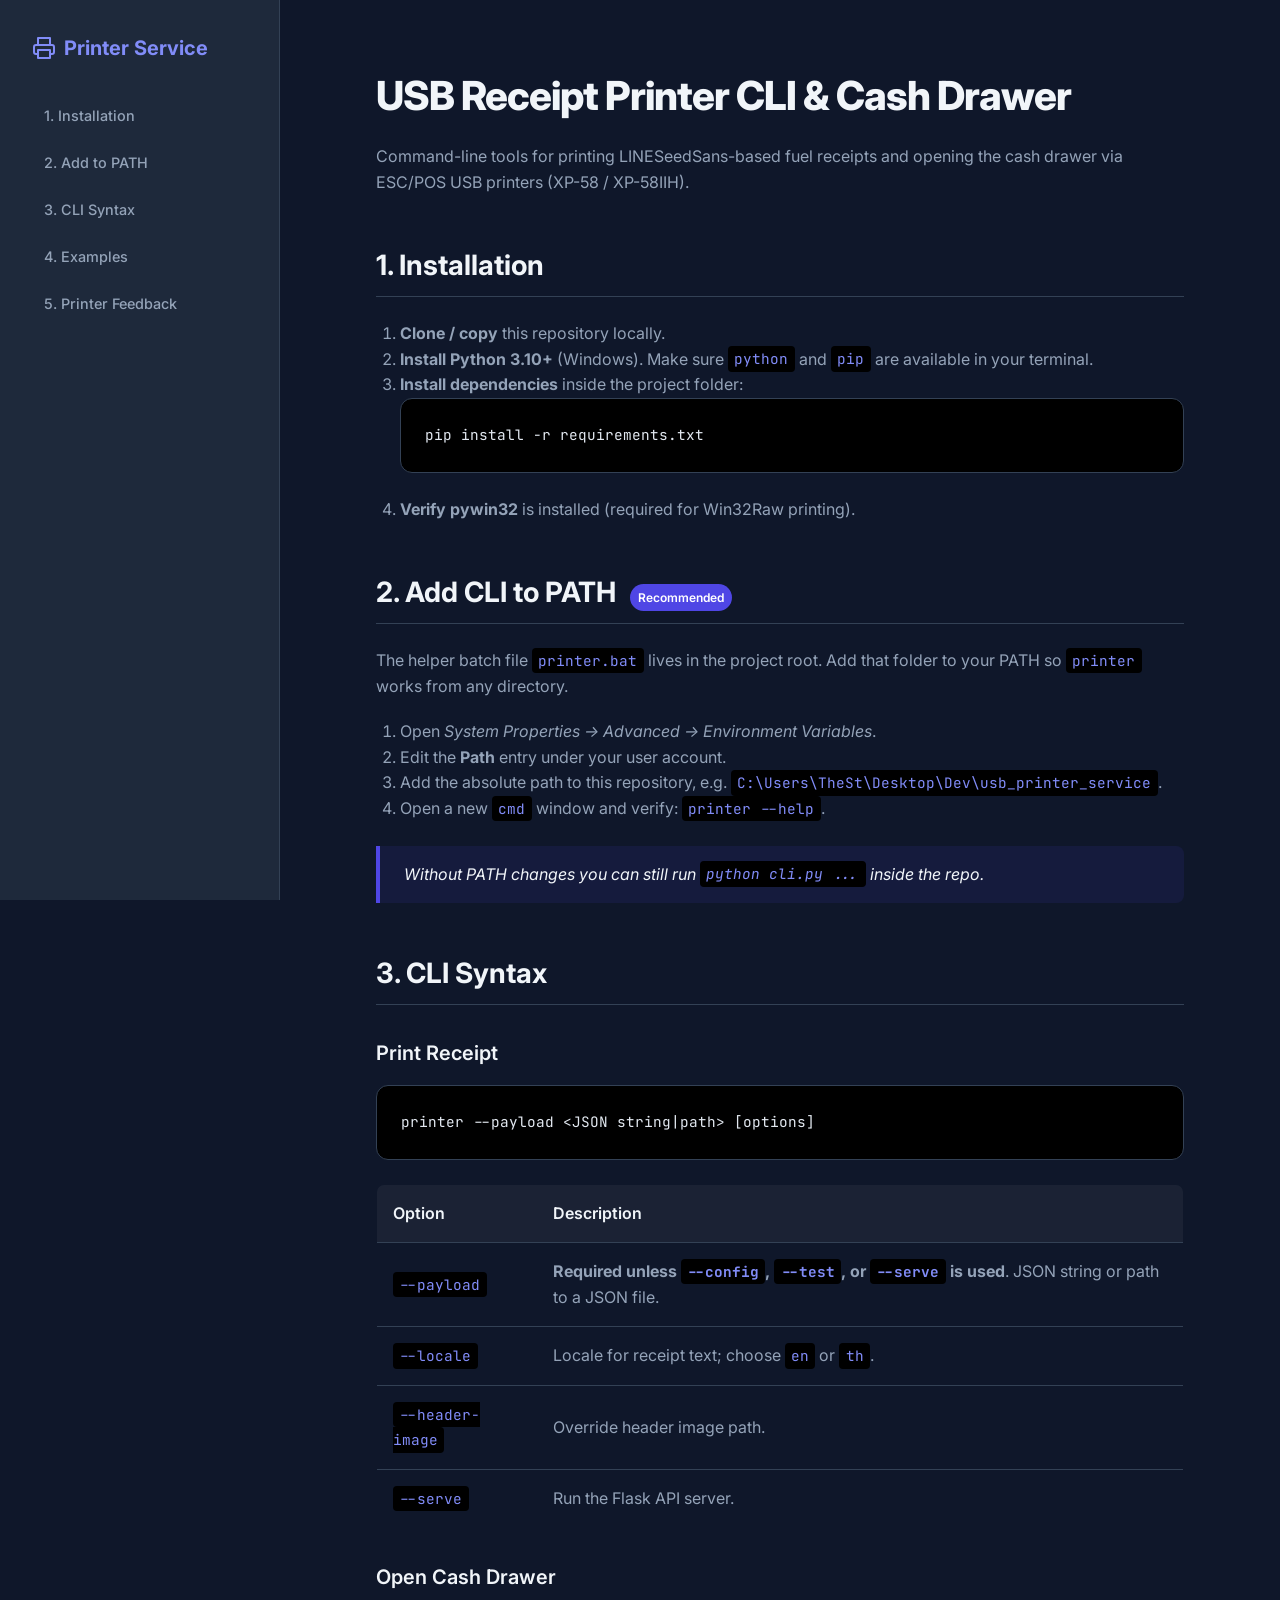
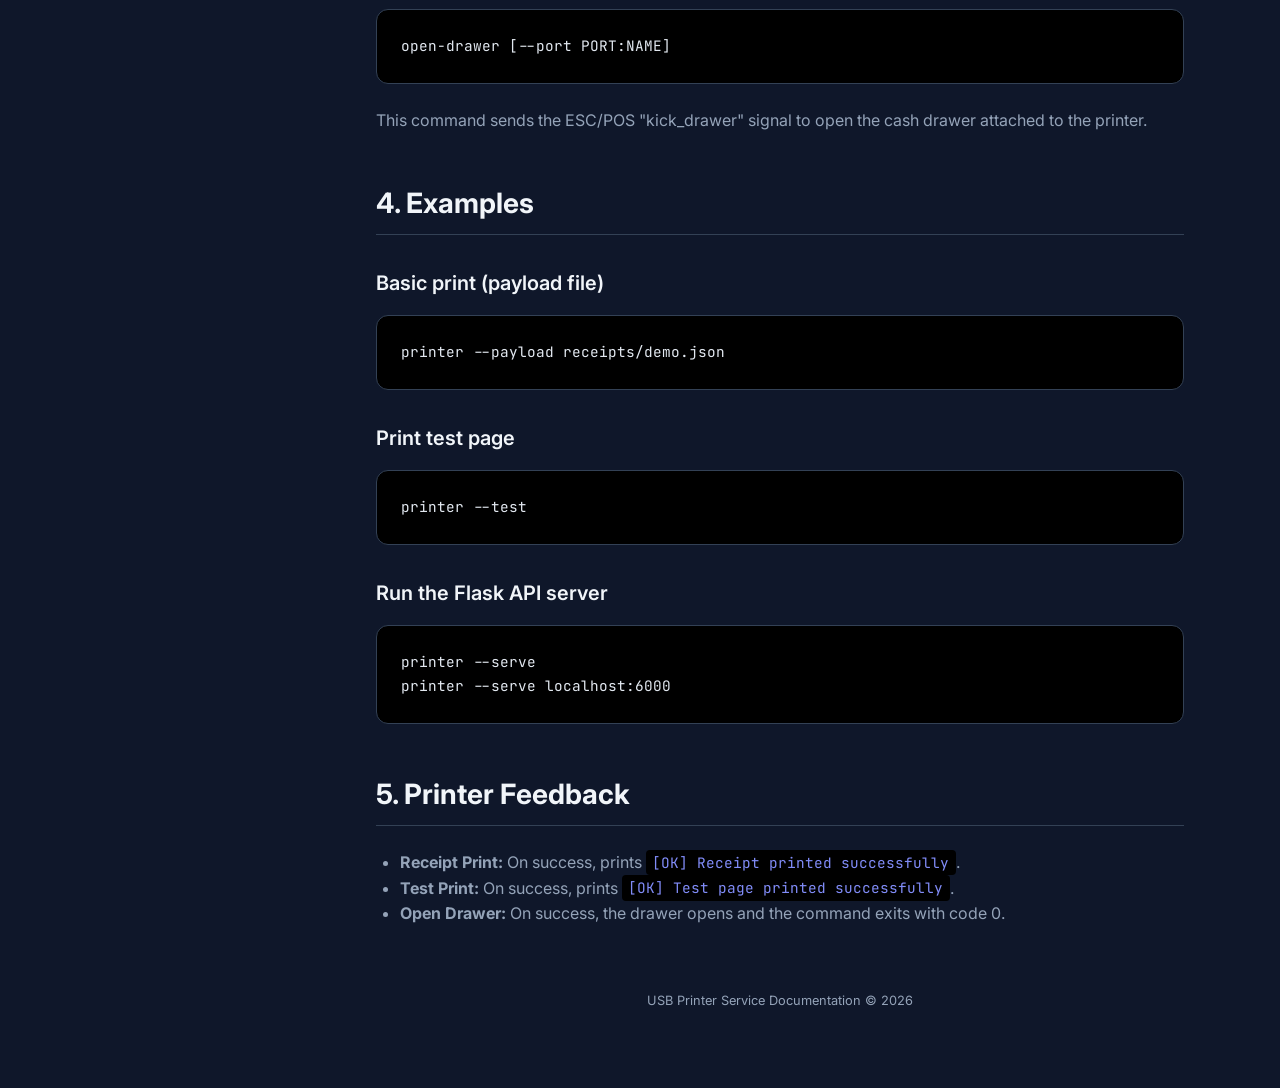
==== assets/docs.html @ e148bc9b "Add paper width 80mm support, add documentation" ====
<!DOCTYPE html>
<html lang="en">
<head>
    <meta charset="UTF-8">
    <meta name="viewport" content="width=device-width, initial-scale=1.0">
    <title>USB Printer Service - Developer Documentation</title>
    <link rel="preconnect" href="https://fonts.googleapis.com">
    <link rel="preconnect" href="https://fonts.gstatic.com" crossorigin>
    <link href="https://fonts.googleapis.com/css2?family=Inter:wght@400;500;600;700&family=JetBrains+Mono:wght@400;500&display=swap" rel="stylesheet">
    <style>
        :root {
            --primary: #4f46e5;
            --primary-hover: #4338ca;
            --bg: #0f172a;
            --card-bg: #1e293b;
            --text: #f1f5f9;
            --text-muted: #94a3b8;
            --border: #334155;
            --accent: #818cf8;
            --code-bg: #000000;
        }

        * {
            margin: 0;
            padding: 0;
            box-sizing: border-box;
        }

        body {
            font-family: 'Inter', -apple-system, BlinkMacSystemFont, sans-serif;
            background-color: var(--bg);
            color: var(--text);
            line-height: 1.6;
            overflow-x: hidden;
        }

        .container {
            display: flex;
            min-height: 100vh;
        }

        /* Sidebar */
        aside {
            width: 280px;
            background-color: var(--card-bg);
            border-right: 1px solid var(--border);
            padding: 2rem;
            position: sticky;
            top: 0;
            height: 100vh;
            overflow-y: auto;
        }

        .logo {
            font-size: 1.25rem;
            font-weight: 700;
            color: var(--accent);
            margin-bottom: 2rem;
            display: flex;
            align-items: center;
            gap: 0.5rem;
        }

        .nav-list {
            list-style: none;
        }

        .nav-item {
            margin-bottom: 0.5rem;
        }

        .nav-link {
            text-decoration: none;
            color: var(--text-muted);
            font-size: 0.9rem;
            font-weight: 500;
            transition: all 0.2s;
            display: block;
            padding: 0.5rem 0.75rem;
            border-radius: 0.375rem;
        }

        .nav-link:hover {
            color: var(--text);
            background-color: rgba(255, 255, 255, 0.05);
        }

        .nav-link.active {
            color: var(--text);
            background-color: var(--primary);
        }

        /* Main Content */
        main {
            flex: 1;
            padding: 4rem 6rem;
            max-width: 1000px;
        }

        h1 {
            font-size: 2.5rem;
            font-weight: 800;
            margin-bottom: 1rem;
            letter-spacing: -0.025em;
        }

        h2 {
            font-size: 1.75rem;
            font-weight: 700;
            margin-top: 3rem;
            margin-bottom: 1.5rem;
            border-bottom: 1px solid var(--border);
            padding-bottom: 0.5rem;
        }

        h3 {
            font-size: 1.25rem;
            font-weight: 600;
            margin-top: 2rem;
            margin-bottom: 1rem;
        }

        p {
            margin-bottom: 1.25rem;
            color: var(--text-muted);
        }

        code {
            font-family: 'JetBrains Mono', monospace;
            background-color: var(--code-bg);
            padding: 0.2rem 0.4rem;
            border-radius: 0.25rem;
            font-size: 0.9em;
            color: var(--accent);
        }

        pre {
            background-color: var(--code-bg);
            padding: 1.5rem;
            border-radius: 0.75rem;
            overflow-x: auto;
            margin-bottom: 1.5rem;
            border: 1px solid var(--border);
        }

        pre code {
            background-color: transparent;
            padding: 0;
            color: #e2e8f0;
        }

        table {
            width: 100%;
            border-collapse: collapse;
            margin-bottom: 1.5rem;
            border: 1px solid var(--border);
            border-radius: 0.5rem;
            overflow: hidden;
        }

        th, td {
            padding: 1rem;
            text-align: left;
            border-bottom: 1px solid var(--border);
        }

        th {
            background-color: rgba(255, 255, 255, 0.05);
            font-weight: 600;
            color: var(--text);
        }

        td {
            color: var(--text-muted);
        }

        blockquote {
            border-left: 4px solid var(--primary);
            padding: 1rem 1.5rem;
            background-color: rgba(79, 70, 229, 0.1);
            margin-bottom: 1.5rem;
            border-radius: 0 0.5rem 0.5rem 0;
        }

        blockquote p {
            margin-bottom: 0;
            color: var(--text);
            font-style: italic;
        }

        .badge {
            display: inline-block;
            padding: 0.25rem 0.5rem;
            border-radius: 9999px;
            font-size: 0.75rem;
            font-weight: 600;
            background-color: var(--primary);
            color: white;
            margin-left: 0.5rem;
        }

        /* Animations */
        @keyframes fadeIn {
            from { opacity: 0; transform: translateY(10px); }
            to { opacity: 1; transform: translateY(0); }
        }

        main > * {
            animation: fadeIn 0.5s ease-out forwards;
        }

        @media (max-width: 1024px) {
            main {
                padding: 4rem 2rem;
            }
            aside {
                display: none;
            }
        }
    </style>
</head>
<body>
    <div class="container">
        <aside>
            <div class="logo">
                <svg width="24" height="24" viewBox="0 0 24 24" fill="none" stroke="currentColor" stroke-width="2" stroke-linecap="round" stroke-linejoin="round"><path d="M6 9V2h12v7"></path><path d="M6 18H4a2 2 0 0 1-2-2v-5a2 2 0 0 1 2-2h16a2 2 0 0 1 2 2v5a2 2 0 0 1-2 2h-2"></path><rect x="6" y="14" width="12" height="8"></rect></svg>
                Printer Service
            </div>
            <ul class="nav-list">
                <li class="nav-item"><a href="#installation" class="nav-link">1. Installation</a></li>
                <li class="nav-item"><a href="#path" class="nav-link">2. Add to PATH</a></li>
                <li class="nav-item"><a href="#syntax" class="nav-link">3. CLI Syntax</a></li>
                <li class="nav-item"><a href="#examples" class="nav-link">4. Examples</a></li>
                <li class="nav-item"><a href="#feedback" class="nav-link">5. Printer Feedback</a></li>
            </ul>
        </aside>
        <main>
            <h1>USB Receipt Printer CLI & Cash Drawer</h1>
            <p>Command-line tools for printing LINESeedSans-based fuel receipts and opening the cash drawer via ESC/POS USB printers (XP-58 / XP-58IIH).</p>

            <h2 id="installation">1. Installation</h2>
            <ol style="margin-left: 1.5rem; margin-bottom: 1.5rem; color: var(--text-muted);">
                <li><strong>Clone / copy</strong> this repository locally.</li>
                <li><strong>Install Python 3.10+</strong> (Windows). Make sure <code>python</code> and <code>pip</code> are available in your terminal.</li>
                <li><strong>Install dependencies</strong> inside the project folder:
                    <pre><code>pip install -r requirements.txt</code></pre>
                </li>
                <li><strong>Verify pywin32</strong> is installed (required for Win32Raw printing).</li>
            </ol>

            <h2 id="path">2. Add CLI to PATH <span class="badge">Recommended</span></h2>
            <p>The helper batch file <code>printer.bat</code> lives in the project root. Add that folder to your PATH so <code>printer</code> works from any directory.</p>
            <ol style="margin-left: 1.5rem; margin-bottom: 1.5rem; color: var(--text-muted);">
                <li>Open <em>System Properties → Advanced → Environment Variables</em>.</li>
                <li>Edit the <strong>Path</strong> entry under your user account.</li>
                <li>Add the absolute path to this repository, e.g. <code>C:\Users\TheSt\Desktop\Dev\usb_printer_service</code>.</li>
                <li>Open a new <code>cmd</code> window and verify: <code>printer --help</code>.</li>
            </ol>
            <blockquote>
                <p>Without PATH changes you can still run <code>python cli.py ...</code> inside the repo.</p>
            </blockquote>

            <h2 id="syntax">3. CLI Syntax</h2>
            <h3>Print Receipt</h3>
            <pre><code>printer --payload &lt;JSON string|path&gt; [options]</code></pre>
            <table>
                <thead>
                    <tr>
                        <th>Option</th>
                        <th>Description</th>
                    </tr>
                </thead>
                <tbody>
                    <tr>
                        <td><code>--payload</code></td>
                        <td><strong>Required unless <code>--config</code>, <code>--test</code>, or <code>--serve</code> is used</strong>. JSON string or path to a JSON file.</td>
                    </tr>
                    <tr>
                        <td><code>--locale</code></td>
                        <td>Locale for receipt text; choose <code>en</code> or <code>th</code>.</td>
                    </tr>
                    <tr>
                        <td><code>--header-image</code></td>
                        <td>Override header image path.</td>
                    </tr>
                    <tr>
                        <td><code>--serve</code></td>
                        <td>Run the Flask API server.</td>
                    </tr>
                </tbody>
            </table>

            <h3>Open Cash Drawer</h3>
            <pre><code>open-drawer [--port PORT:NAME]</code></pre>
            <p>This command sends the ESC/POS "kick_drawer" signal to open the cash drawer attached to the printer.</p>

            <h2 id="examples">4. Examples</h2>
            <h3>Basic print (payload file)</h3>
            <pre><code>printer --payload receipts/demo.json</code></pre>

            <h3>Print test page</h3>
            <pre><code>printer --test</code></pre>

            <h3>Run the Flask API server</h3>
            <pre><code>printer --serve
printer --serve localhost:6000</code></pre>

            <h2 id="feedback">5. Printer Feedback</h2>
            <ul style="margin-left: 1.5rem; margin-bottom: 1.5rem; color: var(--text-muted);">
                <li><strong>Receipt Print:</strong> On success, prints <code>[OK] Receipt printed successfully</code>.</li>
                <li><strong>Test Print:</strong> On success, prints <code>[OK] Test page printed successfully</code>.</li>
                <li><strong>Open Drawer:</strong> On success, the drawer opens and the command exits with code 0.</li>
            </ul>

            <p style="margin-top: 4rem; font-size: 0.8rem; text-align: center;">USB Printer Service Documentation &copy; 2026</p>
        </main>
    </div>
    <script>
        // Smooth scrolling for navigation
        document.querySelectorAll('a[href^="#"]').forEach(anchor => {
            anchor.addEventListener('click', function (e) {
                e.preventDefault();
                document.querySelector(this.getAttribute('href')).scrollIntoView({
                    behavior: 'smooth'
                });
            });
        });
    </script>
</body>
</html>
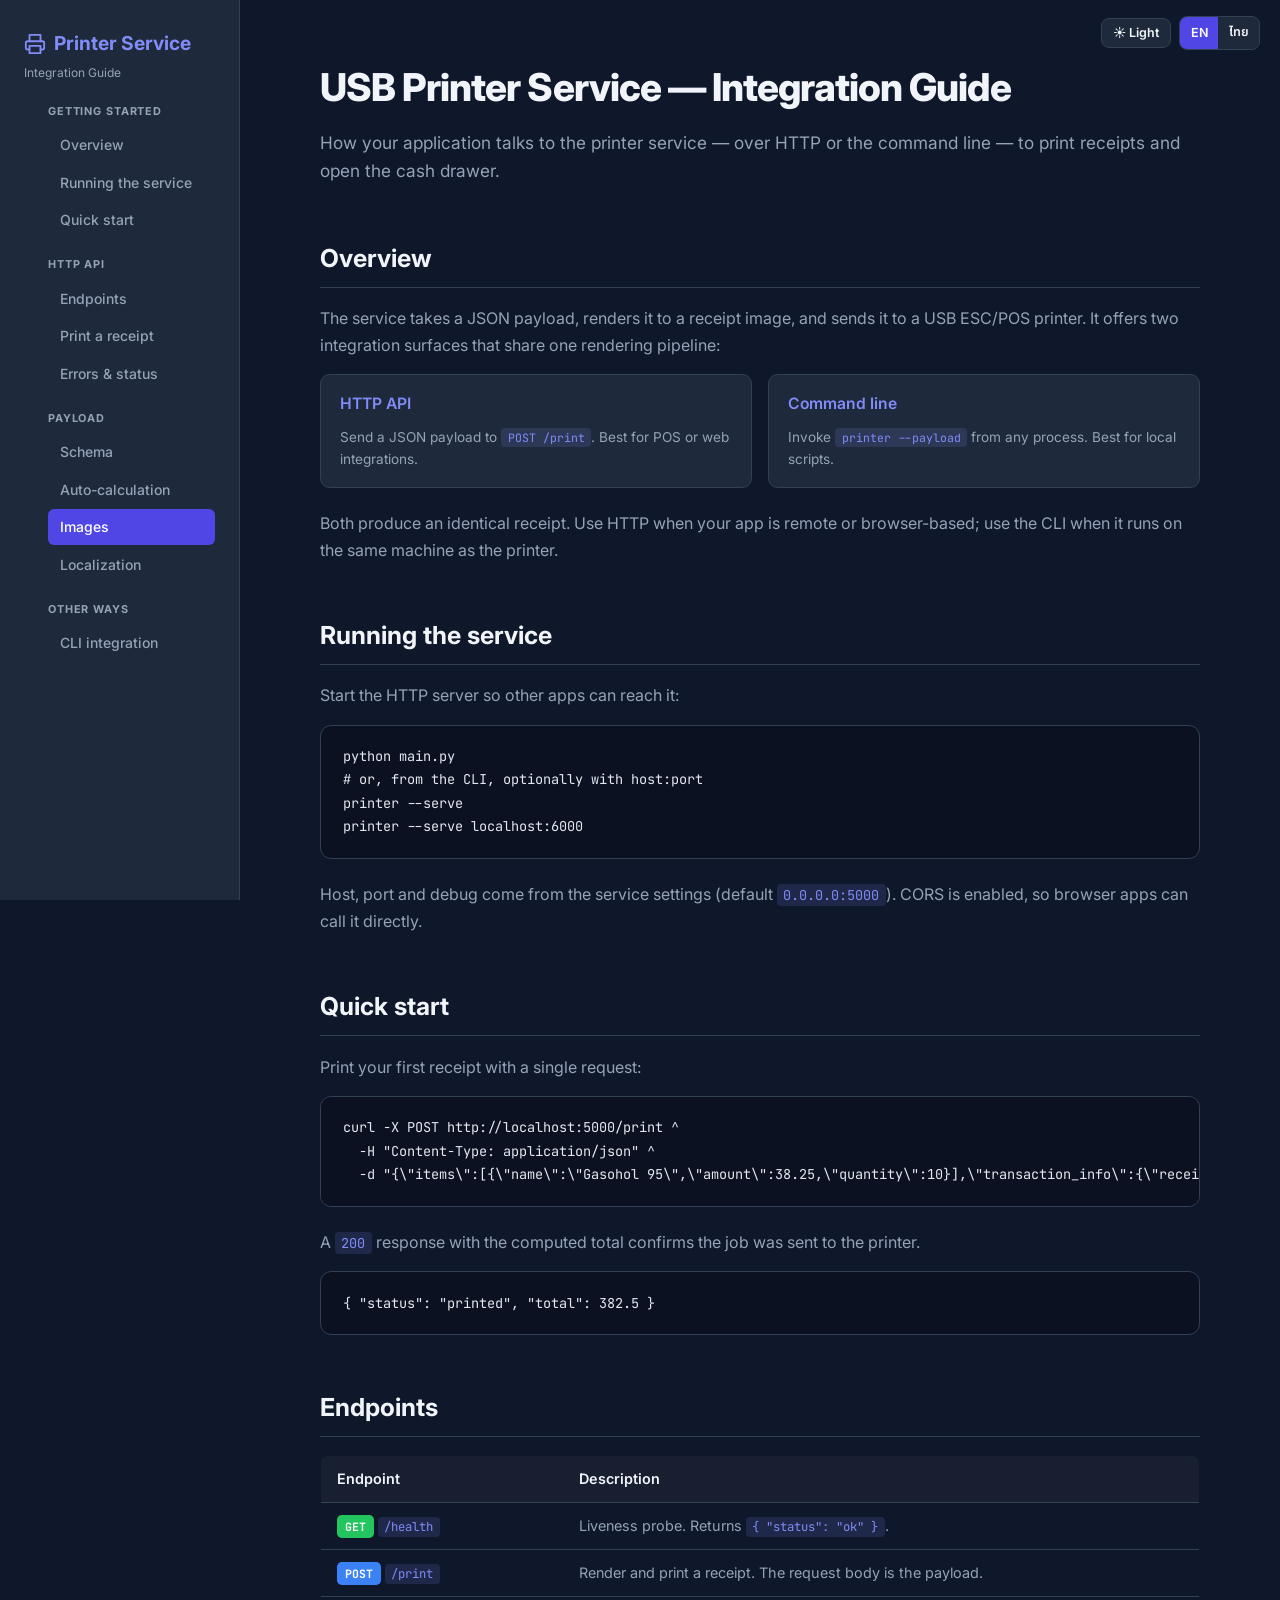
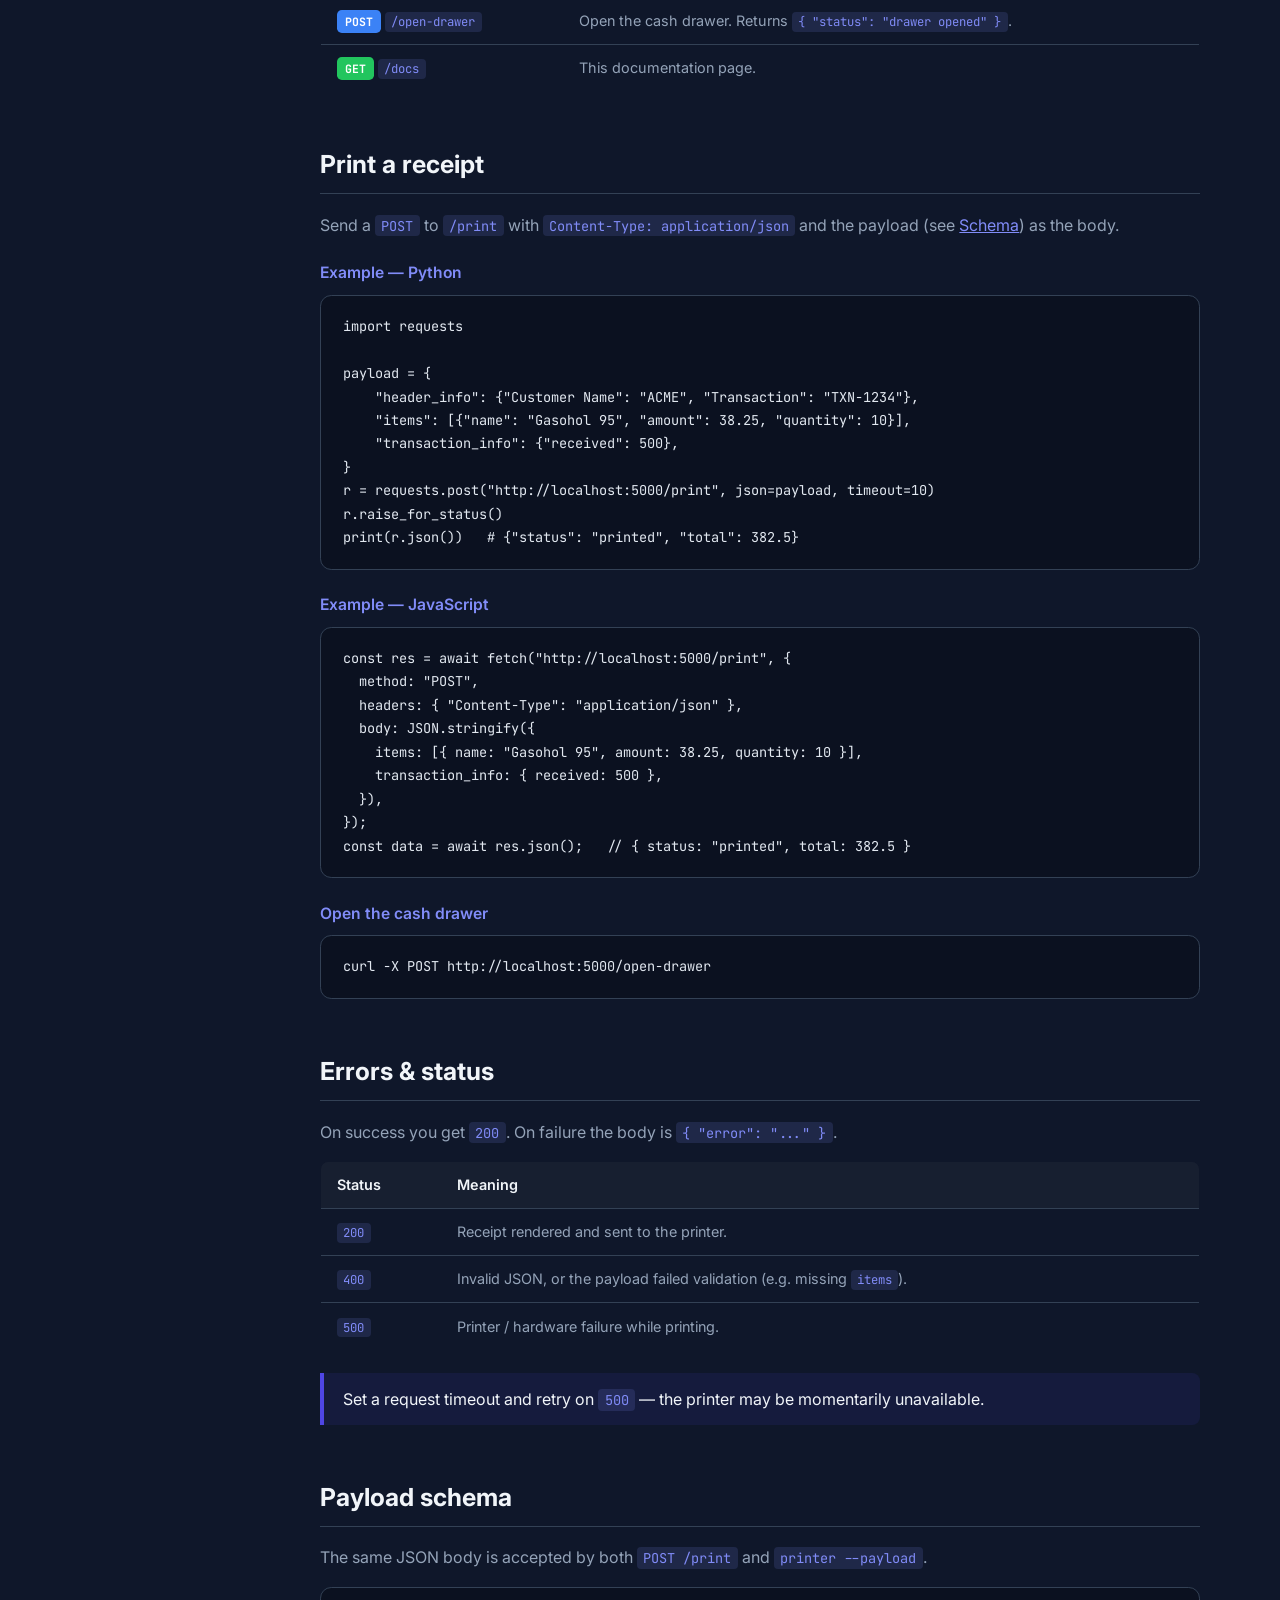
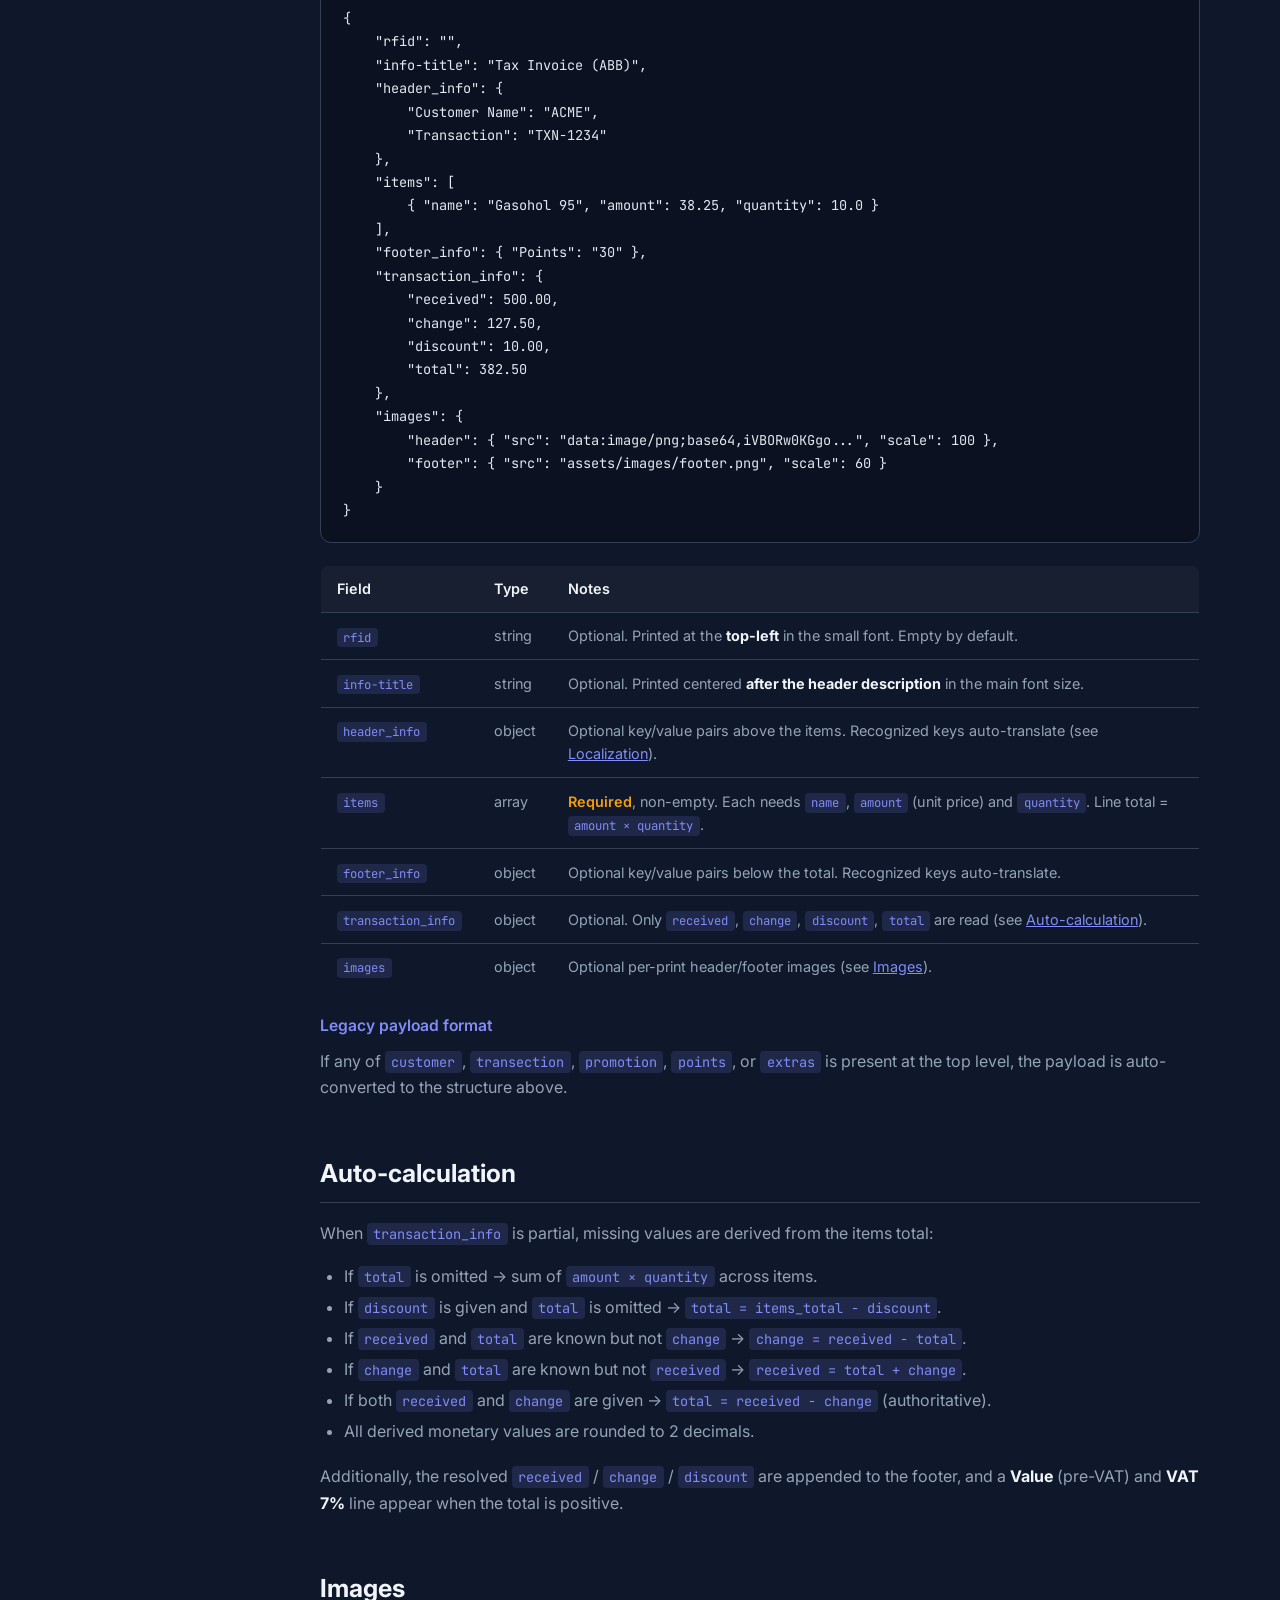
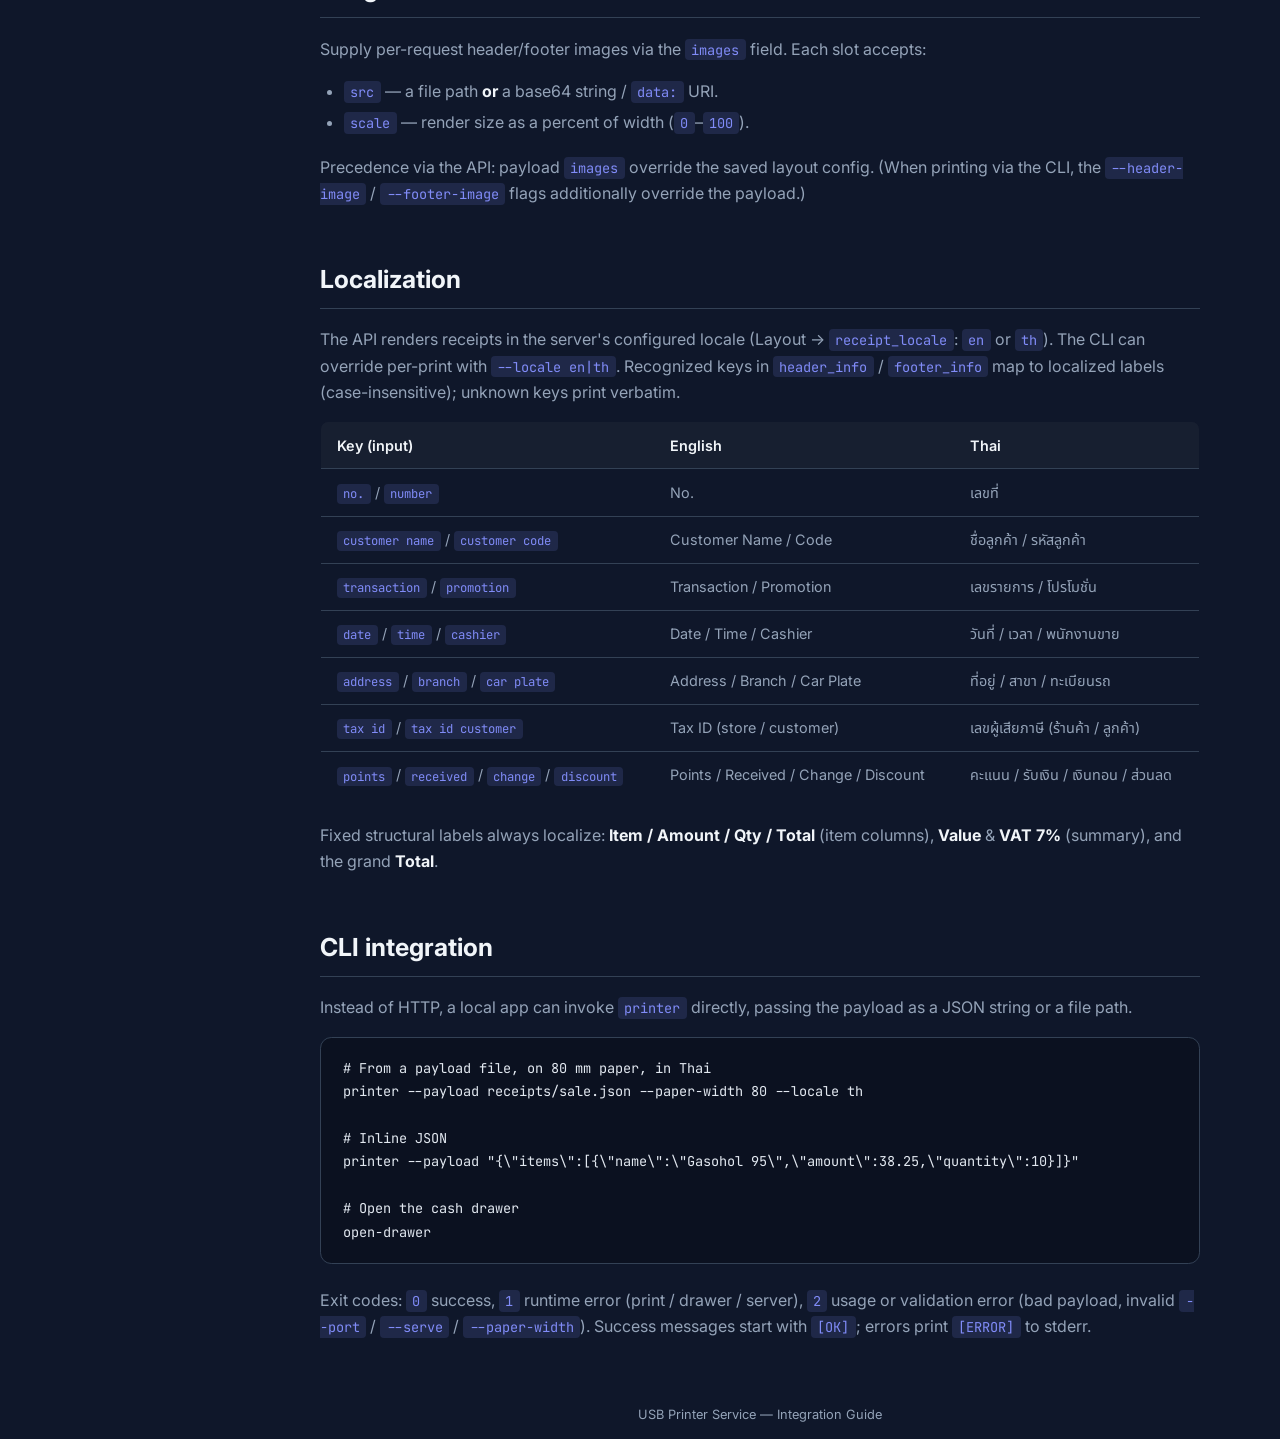
==== commit 75ece82b: "docs: integration guide with theme and EN/TH switch; update READMEs Rewrite assets/docs.html as an i" ====
--- a/assets/docs.html
+++ b/assets/docs.html
@@ -1,330 +1,408 @@
 <!DOCTYPE html>
-<html lang="en">
+<html lang="en" data-theme="dark">
 <head>
     <meta charset="UTF-8">
     <meta name="viewport" content="width=device-width, initial-scale=1.0">
-    <title>USB Printer Service - Developer Documentation</title>
+    <title>USB Printer Service — Integration Guide</title>
     <link rel="preconnect" href="https://fonts.googleapis.com">
     <link rel="preconnect" href="https://fonts.gstatic.com" crossorigin>
-    <link href="https://fonts.googleapis.com/css2?family=Inter:wght@400;500;600;700&family=JetBrains+Mono:wght@400;500&display=swap" rel="stylesheet">
+    <link href="https://fonts.googleapis.com/css2?family=Inter:wght@400;500;600;700;800&family=JetBrains+Mono:wght@400;500&family=Noto+Sans+Thai:wght@400;500;600;700&display=swap" rel="stylesheet">
     <style>
-        :root {
-            --primary: #4f46e5;
-            --primary-hover: #4338ca;
+        :root[data-theme="dark"] {
             --bg: #0f172a;
             --card-bg: #1e293b;
             --text: #f1f5f9;
             --text-muted: #94a3b8;
             --border: #334155;
             --accent: #818cf8;
-            --code-bg: #000000;
-        }
-
-        * {
-            margin: 0;
-            padding: 0;
-            box-sizing: border-box;
-        }
+            --primary: #4f46e5;
+            --code-bg: #0b1120;
+            --inline-bg: rgba(129, 140, 248, 0.15);
+            --scroll-thumb: #3a4866;
+            --scroll-thumb-hover: #56688f;
+        }
+        :root[data-theme="light"] {
+            --bg: #f8fafc;
+            --card-bg: #ffffff;
+            --text: #0f172a;
+            --text-muted: #475569;
+            --border: #e2e8f0;
+            --accent: #4f46e5;
+            --primary: #4f46e5;
+            --code-bg: #1e293b;
+            --inline-bg: rgba(79, 70, 229, 0.1);
+            --scroll-thumb: #cbd5e1;
+            --scroll-thumb-hover: #94a3b8;
+        }
+        :root { --green: #22c55e; --blue: #3b82f6; --amber: #f59e0b; }
+
+        * { margin: 0; padding: 0; box-sizing: border-box; }
+        html { scroll-behavior: smooth; }
 
         body {
-            font-family: 'Inter', -apple-system, BlinkMacSystemFont, sans-serif;
+            font-family: 'Inter', 'Noto Sans Thai', -apple-system, BlinkMacSystemFont, sans-serif;
             background-color: var(--bg);
             color: var(--text);
-            line-height: 1.6;
+            line-height: 1.65;
             overflow-x: hidden;
-        }
-
-        .container {
-            display: flex;
-            min-height: 100vh;
-        }
-
-        /* Sidebar */
+            transition: background-color 0.25s, color 0.25s;
+        }
+        :lang(th) { font-family: 'Noto Sans Thai', 'Inter', sans-serif; }
+
+        /* Themed scrollbars */
+        * { scrollbar-width: thin; scrollbar-color: var(--scroll-thumb) transparent; }
+        ::-webkit-scrollbar { width: 11px; height: 11px; }
+        ::-webkit-scrollbar-track { background: transparent; }
+        ::-webkit-scrollbar-thumb {
+            background: var(--scroll-thumb);
+            border-radius: 8px;
+            border: 3px solid var(--bg);
+        }
+        ::-webkit-scrollbar-thumb:hover { background: var(--scroll-thumb-hover); }
+        ::-webkit-scrollbar-corner { background: transparent; }
+        pre::-webkit-scrollbar { height: 9px; }
+        pre::-webkit-scrollbar-thumb { border-width: 2px; }
+
+        .container { display: flex; min-height: 100vh; }
+
         aside {
-            width: 280px;
-            background-color: var(--card-bg);
+            width: 280px; background-color: var(--card-bg);
             border-right: 1px solid var(--border);
-            padding: 2rem;
-            position: sticky;
-            top: 0;
-            height: 100vh;
-            overflow-y: auto;
-        }
-
-        .logo {
-            font-size: 1.25rem;
-            font-weight: 700;
-            color: var(--accent);
-            margin-bottom: 2rem;
-            display: flex;
-            align-items: center;
-            gap: 0.5rem;
-        }
-
-        .nav-list {
-            list-style: none;
-        }
-
-        .nav-item {
-            margin-bottom: 0.5rem;
-        }
-
+            padding: 1.75rem 1.5rem; position: sticky; top: 0; height: 100vh; overflow-y: auto;
+            transition: background-color 0.25s, border-color 0.25s;
+        }
+        .logo { font-size: 1.2rem; font-weight: 700; color: var(--accent); display: flex; align-items: center; gap: 0.5rem; }
+        .logo-sub { font-size: 0.75rem; color: var(--text-muted); margin: 0.2rem 0 1.25rem; }
+
+        .nav-list { list-style: none; }
+        .nav-group { font-size: 0.68rem; text-transform: uppercase; letter-spacing: 0.08em; color: var(--text-muted); margin: 1.15rem 0 0.4rem; font-weight: 700; }
+        .nav-item { margin-bottom: 0.1rem; }
         .nav-link {
-            text-decoration: none;
-            color: var(--text-muted);
-            font-size: 0.9rem;
-            font-weight: 500;
-            transition: all 0.2s;
-            display: block;
-            padding: 0.5rem 0.75rem;
-            border-radius: 0.375rem;
-        }
-
-        .nav-link:hover {
-            color: var(--text);
-            background-color: rgba(255, 255, 255, 0.05);
-        }
-
-        .nav-link.active {
-            color: var(--text);
-            background-color: var(--primary);
-        }
-
-        /* Main Content */
-        main {
-            flex: 1;
-            padding: 4rem 6rem;
-            max-width: 1000px;
-        }
-
-        h1 {
-            font-size: 2.5rem;
-            font-weight: 800;
-            margin-bottom: 1rem;
-            letter-spacing: -0.025em;
-        }
-
-        h2 {
-            font-size: 1.75rem;
-            font-weight: 700;
-            margin-top: 3rem;
-            margin-bottom: 1.5rem;
-            border-bottom: 1px solid var(--border);
-            padding-bottom: 0.5rem;
-        }
-
-        h3 {
-            font-size: 1.25rem;
-            font-weight: 600;
-            margin-top: 2rem;
-            margin-bottom: 1rem;
-        }
-
-        p {
-            margin-bottom: 1.25rem;
-            color: var(--text-muted);
-        }
-
-        code {
-            font-family: 'JetBrains Mono', monospace;
-            background-color: var(--code-bg);
-            padding: 0.2rem 0.4rem;
-            border-radius: 0.25rem;
-            font-size: 0.9em;
-            color: var(--accent);
-        }
-
-        pre {
-            background-color: var(--code-bg);
-            padding: 1.5rem;
-            border-radius: 0.75rem;
-            overflow-x: auto;
-            margin-bottom: 1.5rem;
-            border: 1px solid var(--border);
-        }
-
-        pre code {
-            background-color: transparent;
-            padding: 0;
-            color: #e2e8f0;
-        }
-
-        table {
-            width: 100%;
-            border-collapse: collapse;
-            margin-bottom: 1.5rem;
-            border: 1px solid var(--border);
-            border-radius: 0.5rem;
-            overflow: hidden;
-        }
-
-        th, td {
-            padding: 1rem;
-            text-align: left;
-            border-bottom: 1px solid var(--border);
-        }
-
-        th {
-            background-color: rgba(255, 255, 255, 0.05);
-            font-weight: 600;
-            color: var(--text);
-        }
-
-        td {
-            color: var(--text-muted);
-        }
-
-        blockquote {
-            border-left: 4px solid var(--primary);
-            padding: 1rem 1.5rem;
-            background-color: rgba(79, 70, 229, 0.1);
-            margin-bottom: 1.5rem;
-            border-radius: 0 0.5rem 0.5rem 0;
-        }
-
-        blockquote p {
-            margin-bottom: 0;
-            color: var(--text);
-            font-style: italic;
-        }
-
-        .badge {
-            display: inline-block;
-            padding: 0.25rem 0.5rem;
-            border-radius: 9999px;
-            font-size: 0.75rem;
-            font-weight: 600;
-            background-color: var(--primary);
-            color: white;
-            margin-left: 0.5rem;
-        }
-
-        /* Animations */
-        @keyframes fadeIn {
-            from { opacity: 0; transform: translateY(10px); }
-            to { opacity: 1; transform: translateY(0); }
-        }
-
-        main > * {
-            animation: fadeIn 0.5s ease-out forwards;
-        }
-
-        @media (max-width: 1024px) {
-            main {
-                padding: 4rem 2rem;
-            }
-            aside {
-                display: none;
-            }
-        }
+            text-decoration: none; color: var(--text-muted); font-size: 0.875rem; font-weight: 500;
+            transition: all 0.15s; display: block; padding: 0.4rem 0.75rem; border-radius: 0.375rem;
+        }
+        .nav-link:hover { color: var(--text); background-color: rgba(127, 127, 127, 0.12); }
+        .nav-link.active { color: #fff; background-color: var(--primary); }
+
+        /* Top-right controls */
+        .controls {
+            position: fixed; top: 1rem; right: 1.25rem; z-index: 50;
+            display: flex; align-items: center; gap: 0.5rem;
+        }
+        .controls button {
+            font-family: inherit; font-size: 0.78rem; font-weight: 600; cursor: pointer;
+            background: var(--card-bg); color: var(--text); border: 1px solid var(--border);
+            padding: 0.4rem 0.7rem; border-radius: 0.5rem; transition: all 0.15s;
+        }
+        .controls button:hover { border-color: var(--accent); }
+        .lang-switch { display: flex; border: 1px solid var(--border); border-radius: 0.5rem; overflow: hidden; background: var(--card-bg); }
+        .lang-switch button { border: none; border-radius: 0; padding: 0.4rem 0.65rem; }
+        .lang-btn.active { background: var(--primary); color: #fff; }
+
+        main { flex: 1; padding: 3.5rem 5rem; max-width: 1040px; }
+        h1 { font-size: 2.4rem; font-weight: 800; margin-bottom: 0.6rem; letter-spacing: -0.025em; }
+        .lead { font-size: 1.08rem; color: var(--text-muted); margin-bottom: 1.5rem; }
+        h2 { font-size: 1.55rem; font-weight: 700; margin-top: 3.25rem; margin-bottom: 1.1rem; border-bottom: 1px solid var(--border); padding-bottom: 0.5rem; scroll-margin-top: 1rem; }
+        h3 { font-size: 1.18rem; font-weight: 600; margin-top: 1.85rem; margin-bottom: 0.75rem; }
+        h4 { font-size: 0.98rem; font-weight: 600; margin-top: 1.4rem; margin-bottom: 0.55rem; color: var(--accent); }
+        p { margin-bottom: 1rem; color: var(--text-muted); }
+        ul, ol { margin-left: 1.5rem; margin-bottom: 1.15rem; color: var(--text-muted); }
+        li { margin-bottom: 0.3rem; }
+        strong { color: var(--text); }
+        a { color: var(--accent); }
+
+        code { font-family: 'JetBrains Mono', monospace; background-color: var(--inline-bg); padding: 0.12rem 0.4rem; border-radius: 0.25rem; font-size: 0.85em; color: var(--accent); }
+        pre { background-color: var(--code-bg); padding: 1.2rem 1.4rem; border-radius: 0.7rem; overflow-x: auto; margin-bottom: 1.4rem; border: 1px solid var(--border); }
+        pre code { background-color: transparent; padding: 0; color: #e2e8f0; font-size: 0.85rem; }
+
+        table { width: 100%; border-collapse: collapse; margin-bottom: 1.4rem; border: 1px solid var(--border); border-radius: 0.5rem; overflow: hidden; font-size: 0.9rem; }
+        th, td { padding: 0.7rem 1rem; text-align: left; border-bottom: 1px solid var(--border); vertical-align: top; }
+        th { background-color: rgba(127, 127, 127, 0.08); font-weight: 600; color: var(--text); }
+        td { color: var(--text-muted); }
+        td code { white-space: nowrap; }
+        tr:last-child td { border-bottom: none; }
+
+        blockquote { border-left: 4px solid var(--primary); padding: 0.8rem 1.2rem; background-color: rgba(79, 70, 229, 0.1); margin-bottom: 1.4rem; border-radius: 0 0.5rem 0.5rem 0; }
+        blockquote p { margin-bottom: 0; color: var(--text); }
+
+        .method { display: inline-block; padding: 0.12rem 0.5rem; border-radius: 0.3rem; font-size: 0.72rem; font-weight: 700; font-family: 'JetBrains Mono', monospace; color: #fff; }
+        .method.get { background-color: var(--green); }
+        .method.post { background-color: var(--blue); }
+        .req { color: var(--amber); font-weight: 600; }
+
+        .grid { display: grid; grid-template-columns: repeat(auto-fit, minmax(220px, 1fr)); gap: 1rem; margin-bottom: 1.4rem; }
+        .card { background: var(--card-bg); border: 1px solid var(--border); border-radius: 0.6rem; padding: 1rem 1.2rem; }
+        .card h4 { margin-top: 0; }
+        .card p { font-size: 0.85rem; margin-bottom: 0; }
+
+        @keyframes fadeIn { from { opacity: 0; transform: translateY(8px); } to { opacity: 1; transform: translateY(0); } }
+        main > * { animation: fadeIn 0.35s ease-out forwards; }
+
+        @media (max-width: 1024px) { main { padding: 4.5rem 1.5rem 3rem; } aside { display: none; } }
     </style>
 </head>
 <body>
+    <div class="controls">
+        <button id="theme-toggle">☀ Light</button>
+        <div class="lang-switch">
+            <button class="lang-btn" data-lang="en">EN</button>
+            <button class="lang-btn" data-lang="th">ไทย</button>
+        </div>
+    </div>
+
     <div class="container">
         <aside>
             <div class="logo">
-                <svg width="24" height="24" viewBox="0 0 24 24" fill="none" stroke="currentColor" stroke-width="2" stroke-linecap="round" stroke-linejoin="round"><path d="M6 9V2h12v7"></path><path d="M6 18H4a2 2 0 0 1-2-2v-5a2 2 0 0 1 2-2h16a2 2 0 0 1 2 2v5a2 2 0 0 1-2 2h-2"></path><rect x="6" y="14" width="12" height="8"></rect></svg>
+                <svg width="22" height="22" viewBox="0 0 24 24" fill="none" stroke="currentColor" stroke-width="2" stroke-linecap="round" stroke-linejoin="round"><path d="M6 9V2h12v7"></path><path d="M6 18H4a2 2 0 0 1-2-2v-5a2 2 0 0 1 2-2h16a2 2 0 0 1 2 2v5a2 2 0 0 1-2 2h-2"></path><rect x="6" y="14" width="12" height="8"></rect></svg>
                 Printer Service
             </div>
+            <div class="logo-sub" data-th="คู่มือการเชื่อมต่อ">Integration Guide</div>
             <ul class="nav-list">
-                <li class="nav-item"><a href="#installation" class="nav-link">1. Installation</a></li>
-                <li class="nav-item"><a href="#path" class="nav-link">2. Add to PATH</a></li>
-                <li class="nav-item"><a href="#syntax" class="nav-link">3. CLI Syntax</a></li>
-                <li class="nav-item"><a href="#examples" class="nav-link">4. Examples</a></li>
-                <li class="nav-item"><a href="#feedback" class="nav-link">5. Printer Feedback</a></li>
+                <li class="nav-group" data-th="เริ่มต้นใช้งาน">Getting started</li>
+                <li class="nav-item"><a href="#overview" class="nav-link" data-th="ภาพรวม">Overview</a></li>
+                <li class="nav-item"><a href="#running" class="nav-link" data-th="การเรียกใช้เซอร์วิส">Running the service</a></li>
+                <li class="nav-item"><a href="#quickstart" class="nav-link" data-th="เริ่มต้นอย่างรวดเร็ว">Quick start</a></li>
+
+                <li class="nav-group" data-th="HTTP API">HTTP API</li>
+                <li class="nav-item"><a href="#endpoints" class="nav-link" data-th="เอนด์พอยต์">Endpoints</a></li>
+                <li class="nav-item"><a href="#print" class="nav-link" data-th="พิมพ์ใบเสร็จ">Print a receipt</a></li>
+                <li class="nav-item"><a href="#errors" class="nav-link" data-th="ข้อผิดพลาดและสถานะ">Errors &amp; status</a></li>
+
+                <li class="nav-group" data-th="เพย์โหลด">Payload</li>
+                <li class="nav-item"><a href="#schema" class="nav-link" data-th="โครงสร้างเพย์โหลด">Schema</a></li>
+                <li class="nav-item"><a href="#calc" class="nav-link" data-th="การคำนวณอัตโนมัติ">Auto-calculation</a></li>
+                <li class="nav-item"><a href="#images" class="nav-link" data-th="รูปภาพ">Images</a></li>
+                <li class="nav-item"><a href="#localization" class="nav-link" data-th="ภาษาใบเสร็จ">Localization</a></li>
+
+                <li class="nav-group" data-th="ช่องทางอื่น">Other ways</li>
+                <li class="nav-item"><a href="#cli" class="nav-link" data-th="การเชื่อมต่อผ่าน CLI">CLI integration</a></li>
             </ul>
         </aside>
+
         <main>
-            <h1>USB Receipt Printer CLI & Cash Drawer</h1>
-            <p>Command-line tools for printing LINESeedSans-based fuel receipts and opening the cash drawer via ESC/POS USB printers (XP-58 / XP-58IIH).</p>
-
-            <h2 id="installation">1. Installation</h2>
-            <ol style="margin-left: 1.5rem; margin-bottom: 1.5rem; color: var(--text-muted);">
-                <li><strong>Clone / copy</strong> this repository locally.</li>
-                <li><strong>Install Python 3.10+</strong> (Windows). Make sure <code>python</code> and <code>pip</code> are available in your terminal.</li>
-                <li><strong>Install dependencies</strong> inside the project folder:
-                    <pre><code>pip install -r requirements.txt</code></pre>
-                </li>
-                <li><strong>Verify pywin32</strong> is installed (required for Win32Raw printing).</li>
-            </ol>
-
-            <h2 id="path">2. Add CLI to PATH <span class="badge">Recommended</span></h2>
-            <p>The helper batch file <code>printer.bat</code> lives in the project root. Add that folder to your PATH so <code>printer</code> works from any directory.</p>
-            <ol style="margin-left: 1.5rem; margin-bottom: 1.5rem; color: var(--text-muted);">
-                <li>Open <em>System Properties → Advanced → Environment Variables</em>.</li>
-                <li>Edit the <strong>Path</strong> entry under your user account.</li>
-                <li>Add the absolute path to this repository, e.g. <code>C:\Users\TheSt\Desktop\Dev\usb_printer_service</code>.</li>
-                <li>Open a new <code>cmd</code> window and verify: <code>printer --help</code>.</li>
-            </ol>
-            <blockquote>
-                <p>Without PATH changes you can still run <code>python cli.py ...</code> inside the repo.</p>
-            </blockquote>
-
-            <h2 id="syntax">3. CLI Syntax</h2>
-            <h3>Print Receipt</h3>
-            <pre><code>printer --payload &lt;JSON string|path&gt; [options]</code></pre>
+            <h1 data-th="USB Printer Service — คู่มือการเชื่อมต่อ">USB Printer Service — Integration Guide</h1>
+            <p class="lead" data-th="วิธีที่แอปพลิเคชันของคุณสื่อสารกับเซอร์วิสเครื่องพิมพ์ผ่าน HTTP หรือคอมมานด์ไลน์ เพื่อพิมพ์ใบเสร็จและเปิดลิ้นชักเก็บเงิน">How your application talks to the printer service — over HTTP or the command line — to print receipts and open the cash drawer.</p>
+
+            <h2 id="overview" data-th="ภาพรวม">Overview</h2>
+            <p data-th="เซอร์วิสนี้รับเพย์โหลด JSON เรนเดอร์เป็นภาพใบเสร็จ แล้วส่งไปยังเครื่องพิมพ์ ESC/POS ผ่าน USB โดยมีช่องทางการเชื่อมต่อสองแบบที่ใช้กระบวนการเรนเดอร์เดียวกัน:">The service takes a JSON payload, renders it to a receipt image, and sends it to a USB ESC/POS printer. It offers two integration surfaces that share one rendering pipeline:</p>
+            <div class="grid">
+                <div class="card">
+                    <h4>HTTP API</h4>
+                    <p data-th="ส่งเพย์โหลด JSON ไปยัง POST /print เหมาะกับการเชื่อมต่อระบบ POS หรือเว็บ">Send a JSON payload to <code>POST /print</code>. Best for POS or web integrations.</p>
+                </div>
+                <div class="card">
+                    <h4>Command line</h4>
+                    <p data-th="เรียก printer --payload จากโปรเซสใด ๆ เหมาะกับสคริปต์ในเครื่อง">Invoke <code>printer --payload</code> from any process. Best for local scripts.</p>
+                </div>
+            </div>
+            <p data-th="ทั้งสองแบบให้ผลลัพธ์ใบเสร็จเหมือนกัน เลือกใช้ HTTP เมื่อแอปของคุณอยู่คนละเครื่องหรือเป็นเว็บ และใช้ CLI เมื่ออยู่บนเครื่องเดียวกับเครื่องพิมพ์">Both produce an identical receipt. Use HTTP when your app is remote or browser-based; use the CLI when it runs on the same machine as the printer.</p>
+
+            <h2 id="running" data-th="การเรียกใช้เซอร์วิส">Running the service</h2>
+            <p data-th="เริ่มเซิร์ฟเวอร์ HTTP เพื่อให้แอปอื่นเชื่อมต่อได้:">Start the HTTP server so other apps can reach it:</p>
+            <pre><code>python main.py
+# or, from the CLI, optionally with host:port
+printer --serve
+printer --serve localhost:6000</code></pre>
+            <p data-th="โฮสต์ พอร์ต และโหมดดีบักมาจากการตั้งค่าเซอร์วิส (ค่าเริ่มต้น 0.0.0.0:5000) มีการเปิดใช้ CORS แอปบนเบราว์เซอร์จึงเรียกได้โดยตรง">Host, port and debug come from the service settings (default <code>0.0.0.0:5000</code>). CORS is enabled, so browser apps can call it directly.</p>
+
+            <h2 id="quickstart" data-th="เริ่มต้นอย่างรวดเร็ว">Quick start</h2>
+            <p data-th="พิมพ์ใบเสร็จแรกของคุณด้วยคำขอเดียว:">Print your first receipt with a single request:</p>
+            <pre><code>curl -X POST http://localhost:5000/print ^
+  -H "Content-Type: application/json" ^
+  -d "{\"items\":[{\"name\":\"Gasohol 95\",\"amount\":38.25,\"quantity\":10}],\"transaction_info\":{\"received\":500}}"</code></pre>
+            <p data-th="การตอบกลับสถานะ 200 พร้อมยอดรวมที่คำนวณได้ ยืนยันว่าส่งงานพิมพ์ไปยังเครื่องพิมพ์แล้ว">A <code>200</code> response with the computed total confirms the job was sent to the printer.</p>
+            <pre><code>{ "status": "printed", "total": 382.5 }</code></pre>
+
+            <h2 id="endpoints" data-th="เอนด์พอยต์">Endpoints</h2>
             <table>
-                <thead>
-                    <tr>
-                        <th>Option</th>
-                        <th>Description</th>
-                    </tr>
-                </thead>
+                <thead><tr><th data-th="เอนด์พอยต์">Endpoint</th><th data-th="คำอธิบาย">Description</th></tr></thead>
                 <tbody>
-                    <tr>
-                        <td><code>--payload</code></td>
-                        <td><strong>Required unless <code>--config</code>, <code>--test</code>, or <code>--serve</code> is used</strong>. JSON string or path to a JSON file.</td>
-                    </tr>
-                    <tr>
-                        <td><code>--locale</code></td>
-                        <td>Locale for receipt text; choose <code>en</code> or <code>th</code>.</td>
-                    </tr>
-                    <tr>
-                        <td><code>--header-image</code></td>
-                        <td>Override header image path.</td>
-                    </tr>
-                    <tr>
-                        <td><code>--serve</code></td>
-                        <td>Run the Flask API server.</td>
-                    </tr>
+                    <tr><td><span class="method get">GET</span> <code>/health</code></td><td data-th="ตรวจสอบสถานะการทำงาน คืนค่า { &quot;status&quot;: &quot;ok&quot; }">Liveness probe. Returns <code>{ "status": "ok" }</code>.</td></tr>
+                    <tr><td><span class="method post">POST</span> <code>/print</code></td><td data-th="เรนเดอร์และพิมพ์ใบเสร็จ โดยส่งเพย์โหลดใน body">Render and print a receipt. The request body is the payload.</td></tr>
+                    <tr><td><span class="method post">POST</span> <code>/open-drawer</code></td><td data-th="เปิดลิ้นชักเก็บเงิน คืนค่า { &quot;status&quot;: &quot;drawer opened&quot; }">Open the cash drawer. Returns <code>{ "status": "drawer opened" }</code>.</td></tr>
+                    <tr><td><span class="method get">GET</span> <code>/docs</code></td><td data-th="หน้าเอกสารนี้">This documentation page.</td></tr>
                 </tbody>
             </table>
 
-            <h3>Open Cash Drawer</h3>
-            <pre><code>open-drawer [--port PORT:NAME]</code></pre>
-            <p>This command sends the ESC/POS "kick_drawer" signal to open the cash drawer attached to the printer.</p>
-
-            <h2 id="examples">4. Examples</h2>
-            <h3>Basic print (payload file)</h3>
-            <pre><code>printer --payload receipts/demo.json</code></pre>
-
-            <h3>Print test page</h3>
-            <pre><code>printer --test</code></pre>
-
-            <h3>Run the Flask API server</h3>
-            <pre><code>printer --serve
-printer --serve localhost:6000</code></pre>
-
-            <h2 id="feedback">5. Printer Feedback</h2>
-            <ul style="margin-left: 1.5rem; margin-bottom: 1.5rem; color: var(--text-muted);">
-                <li><strong>Receipt Print:</strong> On success, prints <code>[OK] Receipt printed successfully</code>.</li>
-                <li><strong>Test Print:</strong> On success, prints <code>[OK] Test page printed successfully</code>.</li>
-                <li><strong>Open Drawer:</strong> On success, the drawer opens and the command exits with code 0.</li>
+            <h2 id="print" data-th="พิมพ์ใบเสร็จ">Print a receipt</h2>
+            <p data-th="ส่ง POST ไปยัง /print โดยตั้งค่า Content-Type: application/json และใส่เพย์โหลด (ดูหัวข้อ โครงสร้างเพย์โหลด) ใน body">Send a <code>POST</code> to <code>/print</code> with <code>Content-Type: application/json</code> and the payload (see <a href="#schema">Schema</a>) as the body.</p>
+            <h4 data-th="ตัวอย่าง — Python">Example — Python</h4>
+            <pre><code>import requests
+
+payload = {
+    "header_info": {"Customer Name": "ACME", "Transaction": "TXN-1234"},
+    "items": [{"name": "Gasohol 95", "amount": 38.25, "quantity": 10}],
+    "transaction_info": {"received": 500},
+}
+r = requests.post("http://localhost:5000/print", json=payload, timeout=10)
+r.raise_for_status()
+print(r.json())   # {"status": "printed", "total": 382.5}</code></pre>
+            <h4 data-th="ตัวอย่าง — JavaScript">Example — JavaScript</h4>
+            <pre><code>const res = await fetch("http://localhost:5000/print", {
+  method: "POST",
+  headers: { "Content-Type": "application/json" },
+  body: JSON.stringify({
+    items: [{ name: "Gasohol 95", amount: 38.25, quantity: 10 }],
+    transaction_info: { received: 500 },
+  }),
+});
+const data = await res.json();   // { status: "printed", total: 382.5 }</code></pre>
+            <h4 data-th="เปิดลิ้นชักเก็บเงิน">Open the cash drawer</h4>
+            <pre><code>curl -X POST http://localhost:5000/open-drawer</code></pre>
+
+            <h2 id="errors" data-th="ข้อผิดพลาดและสถานะ">Errors &amp; status</h2>
+            <p data-th="เมื่อสำเร็จจะได้สถานะ 200 เมื่อล้มเหลว body จะเป็น { &quot;error&quot;: &quot;...&quot; }">On success you get <code>200</code>. On failure the body is <code>{ "error": "..." }</code>.</p>
+            <table>
+                <thead><tr><th data-th="สถานะ">Status</th><th data-th="ความหมาย">Meaning</th></tr></thead>
+                <tbody>
+                    <tr><td><code>200</code></td><td data-th="เรนเดอร์และส่งใบเสร็จไปยังเครื่องพิมพ์แล้ว">Receipt rendered and sent to the printer.</td></tr>
+                    <tr><td><code>400</code></td><td data-th="JSON ไม่ถูกต้อง หรือเพย์โหลดไม่ผ่านการตรวจสอบ (เช่น ไม่มี items)">Invalid JSON, or the payload failed validation (e.g. missing <code>items</code>).</td></tr>
+                    <tr><td><code>500</code></td><td data-th="เครื่องพิมพ์หรือฮาร์ดแวร์ล้มเหลวระหว่างพิมพ์">Printer / hardware failure while printing.</td></tr>
+                </tbody>
+            </table>
+            <blockquote><p data-th="แนะนำให้ตั้ง timeout ของคำขอและลองใหม่เมื่อได้สถานะ 500 เนื่องจากเครื่องพิมพ์อาจไม่พร้อมชั่วคราว">Set a request timeout and retry on <code>500</code> — the printer may be momentarily unavailable.</p></blockquote>
+
+            <h2 id="schema" data-th="โครงสร้างเพย์โหลด">Payload schema</h2>
+            <p data-th="เพย์โหลดเดียวกันนี้ใช้ได้ทั้งกับ POST /print และ printer --payload">The same JSON body is accepted by both <code>POST /print</code> and <code>printer --payload</code>.</p>
+            <pre><code>{
+    "rfid": "",
+    "info-title": "Tax Invoice (ABB)",
+    "header_info": {
+        "Customer Name": "ACME",
+        "Transaction": "TXN-1234"
+    },
+    "items": [
+        { "name": "Gasohol 95", "amount": 38.25, "quantity": 10.0 }
+    ],
+    "footer_info": { "Points": "30" },
+    "transaction_info": {
+        "received": 500.00,
+        "change": 127.50,
+        "discount": 10.00,
+        "total": 382.50
+    },
+    "images": {
+        "header": { "src": "[data-uri]...", "scale": 100 },
+        "footer": { "src": "assets/images/footer.png", "scale": 60 }
+    }
+}</code></pre>
+            <table>
+                <thead><tr><th data-th="ฟิลด์">Field</th><th data-th="ชนิด">Type</th><th data-th="คำอธิบาย">Notes</th></tr></thead>
+                <tbody>
+                    <tr><td><code>rfid</code></td><td>string</td><td data-th="ไม่บังคับ พิมพ์ที่มุมบนซ้ายด้วยฟอนต์ขนาดเล็ก ค่าเริ่มต้นว่าง">Optional. Printed at the <strong>top-left</strong> in the small font. Empty by default.</td></tr>
+                    <tr><td><code>info-title</code></td><td>string</td><td data-th="ไม่บังคับ พิมพ์กึ่งกลางหลังคำอธิบายส่วนหัว ด้วยฟอนต์ขนาดปกติ">Optional. Printed centered <strong>after the header description</strong> in the main font size.</td></tr>
+                    <tr><td><code>header_info</code></td><td>object</td><td data-th="ไม่บังคับ คู่คีย์/ค่าที่พิมพ์เหนือรายการสินค้า คีย์ที่รู้จักจะถูกแปลภาษาอัตโนมัติ (ดูหัวข้อ ภาษาใบเสร็จ)">Optional key/value pairs above the items. Recognized keys auto-translate (see <a href="#localization">Localization</a>).</td></tr>
+                    <tr><td><code>items</code></td><td>array</td><td data-th="บังคับ ต้องไม่ว่าง แต่ละรายการต้องมี name, amount (ราคาต่อหน่วย) และ quantity ยอดรวมต่อรายการ = amount × quantity">
+                        <span class="req">Required</span>, non-empty. Each needs <code>name</code>, <code>amount</code> (unit price) and <code>quantity</code>. Line total = <code>amount × quantity</code>.</td></tr>
+                    <tr><td><code>footer_info</code></td><td>object</td><td data-th="ไม่บังคับ คู่คีย์/ค่าที่พิมพ์ใต้ยอดรวม คีย์ที่รู้จักจะถูกแปลภาษาอัตโนมัติ">Optional key/value pairs below the total. Recognized keys auto-translate.</td></tr>
+                    <tr><td><code>transaction_info</code></td><td>object</td><td data-th="ไม่บังคับ อ่านเฉพาะคีย์ received, change, discount, total (ดูหัวข้อ การคำนวณอัตโนมัติ)">Optional. Only <code>received</code>, <code>change</code>, <code>discount</code>, <code>total</code> are read (see <a href="#calc">Auto-calculation</a>).</td></tr>
+                    <tr><td><code>images</code></td><td>object</td><td data-th="ไม่บังคับ รูปส่วนหัว/ส่วนท้ายต่อการพิมพ์ (ดูหัวข้อ รูปภาพ)">Optional per-print header/footer images (see <a href="#images">Images</a>).</td></tr>
+                </tbody>
+            </table>
+            <h4 data-th="รูปแบบเพย์โหลดเดิม (Legacy)">Legacy payload format</h4>
+            <p data-th="หากมีคีย์ใดคีย์หนึ่งต่อไปนี้ที่ระดับบนสุด: customer, transection, promotion, points หรือ extras เพย์โหลดจะถูกแปลงเป็นโครงสร้างด้านบนโดยอัตโนมัติ">If any of <code>customer</code>, <code>transection</code>, <code>promotion</code>, <code>points</code>, or <code>extras</code> is present at the top level, the payload is auto-converted to the structure above.</p>
+
+            <h2 id="calc" data-th="การคำนวณอัตโนมัติ">Auto-calculation</h2>
+            <p data-th="เมื่อ transaction_info ไม่ครบ ค่าที่ขาดจะถูกคำนวณจากยอดรวมของรายการสินค้า:">When <code>transaction_info</code> is partial, missing values are derived from the items total:</p>
+            <ul>
+                <li data-th="ถ้าไม่ระบุ total → ใช้ผลรวมของ amount × quantity ทุกรายการ">If <code>total</code> is omitted → sum of <code>amount × quantity</code> across items.</li>
+                <li data-th="ถ้าระบุ discount แต่ไม่ระบุ total → total = items_total − discount">If <code>discount</code> is given and <code>total</code> is omitted → <code>total = items_total − discount</code>.</li>
+                <li data-th="ถ้ารู้ received และ total แต่ไม่รู้ change → change = received − total">If <code>received</code> and <code>total</code> are known but not <code>change</code> → <code>change = received − total</code>.</li>
+                <li data-th="ถ้ารู้ change และ total แต่ไม่รู้ received → received = total + change">If <code>change</code> and <code>total</code> are known but not <code>received</code> → <code>received = total + change</code>.</li>
+                <li data-th="ถ้าระบุทั้ง received และ change → total = received − change (ถือเป็นค่าหลัก)">If both <code>received</code> and <code>change</code> are given → <code>total = received − change</code> (authoritative).</li>
+                <li data-th="ค่าตัวเงินที่คำนวณได้ทั้งหมดจะถูกปัดเป็นทศนิยม 2 ตำแหน่ง">All derived monetary values are rounded to 2 decimals.</li>
             </ul>
-
-            <p style="margin-top: 4rem; font-size: 0.8rem; text-align: center;">USB Printer Service Documentation &copy; 2026</p>
+            <p data-th="นอกจากนี้ received / change / discount ที่ได้จะถูกเพิ่มลงในส่วนท้ายโดยอัตโนมัติ และจะมีบรรทัด มูลค่า (ก่อน VAT) กับ VAT 7% เมื่อยอดรวมเป็นบวก">Additionally, the resolved <code>received</code> / <code>change</code> / <code>discount</code> are appended to the footer, and a <strong>Value</strong> (pre-VAT) and <strong>VAT 7%</strong> line appear when the total is positive.</p>
+
+            <h2 id="images" data-th="รูปภาพ">Images</h2>
+            <p data-th="ส่งรูปส่วนหัว/ส่วนท้ายต่อการพิมพ์ผ่านฟิลด์ images แต่ละช่องรับ:">Supply per-request header/footer images via the <code>images</code> field. Each slot accepts:</p>
+            <ul>
+                <li data-th="src — เส้นทางไฟล์ หรือ สตริง base64 / data: URI">
+                    <code>src</code> — a file path <strong>or</strong> a base64 string / <code>data:</code> URI.</li>
+                <li data-th="scale — ขนาดเป็นเปอร์เซ็นต์ของความกว้าง (0–100)">
+                    <code>scale</code> — render size as a percent of width (<code>0</code>–<code>100</code>).</li>
+            </ul>
+            <p data-th="ลำดับความสำคัญผ่าน API: รูปในเพย์โหลด มาก่อน การตั้งค่าเลย์เอาต์ที่บันทึกไว้ (เมื่อพิมพ์ผ่าน CLI แฟลก --header-image / --footer-image จะมาก่อนรูปในเพย์โหลดอีกชั้นหนึ่ง)">Precedence via the API: payload <code>images</code> override the saved layout config. (When printing via the CLI, the <code>--header-image</code> / <code>--footer-image</code> flags additionally override the payload.)</p>
+
+            <h2 id="localization" data-th="ภาษาใบเสร็จ">Localization</h2>
+            <p data-th="API จะเรนเดอร์ใบเสร็จตามภาษาที่ตั้งค่าไว้ในเซิร์ฟเวอร์ (Layout → receipt_locale: en หรือ th) ส่วน CLI สามารถระบุต่อการพิมพ์ด้วย --locale en|th คีย์ที่รู้จักใน header_info / footer_info จะถูกจับคู่กับป้ายกำกับตามภาษา (ไม่สนตัวพิมพ์เล็กใหญ่) คีย์ที่ไม่รู้จักจะพิมพ์ตามเดิม">The API renders receipts in the server's configured locale (Layout → <code>receipt_locale</code>: <code>en</code> or <code>th</code>). The CLI can override per-print with <code>--locale en|th</code>. Recognized keys in <code>header_info</code> / <code>footer_info</code> map to localized labels (case-insensitive); unknown keys print verbatim.</p>
+            <table>
+                <thead><tr><th data-th="คีย์ (อินพุต)">Key (input)</th><th>English</th><th data-th="ไทย">Thai</th></tr></thead>
+                <tbody>
+                    <tr><td><code>no.</code> / <code>number</code></td><td>No.</td><td>เลขที่</td></tr>
+                    <tr><td><code>customer name</code> / <code>customer code</code></td><td>Customer Name / Code</td><td>ชื่อลูกค้า / รหัสลูกค้า</td></tr>
+                    <tr><td><code>transaction</code> / <code>promotion</code></td><td>Transaction / Promotion</td><td>เลขรายการ / โปรโมชั่น</td></tr>
+                    <tr><td><code>date</code> / <code>time</code> / <code>cashier</code></td><td>Date / Time / Cashier</td><td>วันที่ / เวลา / พนักงานขาย</td></tr>
+                    <tr><td><code>address</code> / <code>branch</code> / <code>car plate</code></td><td>Address / Branch / Car Plate</td><td>ที่อยู่ / สาขา / ทะเบียนรถ</td></tr>
+                    <tr><td><code>tax id</code> / <code>tax id customer</code></td><td>Tax ID (store / customer)</td><td>เลขผู้เสียภาษี (ร้านค้า / ลูกค้า)</td></tr>
+                    <tr><td><code>points</code> / <code>received</code> / <code>change</code> / <code>discount</code></td><td>Points / Received / Change / Discount</td><td>คะแนน / รับเงิน / เงินทอน / ส่วนลด</td></tr>
+                </tbody>
+            </table>
+            <p data-th="ป้ายกำกับโครงสร้างคงที่จะแปลตามภาษาเสมอ: Item / Amount / Qty / Total (คอลัมน์รายการ), Value และ VAT 7% (สรุป) และ Total (ยอดรวมสุทธิ)">Fixed structural labels always localize: <strong>Item / Amount / Qty / Total</strong> (item columns), <strong>Value</strong> &amp; <strong>VAT 7%</strong> (summary), and the grand <strong>Total</strong>.</p>
+
+            <h2 id="cli" data-th="การเชื่อมต่อผ่าน CLI">CLI integration</h2>
+            <p data-th="แทนที่จะเรียกผ่าน HTTP แอปในเครื่องสามารถเรียกใช้ printer ได้โดยตรง โดยส่งเพย์โหลดเป็นสตริง JSON หรือเส้นทางไฟล์">Instead of HTTP, a local app can invoke <code>printer</code> directly, passing the payload as a JSON string or a file path.</p>
+            <pre><code># From a payload file, on 80 mm paper, in Thai
+printer --payload receipts/sale.json --paper-width 80 --locale th
+
+# Inline JSON
+printer --payload "{\"items\":[{\"name\":\"Gasohol 95\",\"amount\":38.25,\"quantity\":10}]}"
+
+# Open the cash drawer
+open-drawer</code></pre>
+            <p data-th="โค้ดออก (exit code): 0 = สำเร็จ, 1 = ข้อผิดพลาดขณะทำงาน (พิมพ์/ลิ้นชัก/เซิร์ฟเวอร์), 2 = ข้อผิดพลาดการใช้งานหรือการตรวจสอบ (เพย์โหลดไม่ถูกต้อง, --port / --serve / --paper-width ไม่ถูกต้อง) ข้อความสำเร็จขึ้นต้นด้วย [OK] และข้อผิดพลาดด้วย [ERROR] ทาง stderr">Exit codes: <code>0</code> success, <code>1</code> runtime error (print / drawer / server), <code>2</code> usage or validation error (bad payload, invalid <code>--port</code> / <code>--serve</code> / <code>--paper-width</code>). Success messages start with <code>[OK]</code>; errors print <code>[ERROR]</code> to stderr.</p>
+
+            <p style="margin-top: 4rem; font-size: 0.8rem; text-align: center; color: var(--text-muted);" data-th="USB Printer Service — คู่มือการเชื่อมต่อ">USB Printer Service — Integration Guide</p>
         </main>
     </div>
+
     <script>
-        // Smooth scrolling for navigation
-        document.querySelectorAll('a[href^="#"]').forEach(anchor => {
-            anchor.addEventListener('click', function (e) {
-                e.preventDefault();
-                document.querySelector(this.getAttribute('href')).scrollIntoView({
-                    behavior: 'smooth'
-                });
+        const root = document.documentElement;
+
+        // Capture the authored (English) HTML for every translatable node.
+        const i18nEls = Array.from(document.querySelectorAll('[data-th]'));
+        i18nEls.forEach(el => { el._en = el.innerHTML; });
+
+        function applyLang(lang) {
+            i18nEls.forEach(el => {
+                el.innerHTML = (lang === 'th') ? el.getAttribute('data-th') : el._en;
             });
+            root.lang = lang;
+            document.querySelectorAll('.lang-btn').forEach(b => b.classList.toggle('active', b.dataset.lang === lang));
+            try { localStorage.setItem('docs-lang', lang); } catch (e) {}
+        }
+
+        function applyTheme(theme) {
+            root.setAttribute('data-theme', theme);
+            document.getElementById('theme-toggle').textContent = theme === 'dark' ? '☀ Light' : '☾ Dark';
+            try { localStorage.setItem('docs-theme', theme); } catch (e) {}
+        }
+
+        let savedTheme = 'dark', savedLang = 'en';
+        try { savedTheme = localStorage.getItem('docs-theme') || 'dark'; savedLang = localStorage.getItem('docs-lang') || 'en'; } catch (e) {}
+        applyTheme(savedTheme);
+        applyLang(savedLang);
+
+        document.getElementById('theme-toggle').addEventListener('click', () => {
+            applyTheme(root.getAttribute('data-theme') === 'dark' ? 'light' : 'dark');
         });
+        document.querySelectorAll('.lang-btn').forEach(b => {
+            b.addEventListener('click', () => applyLang(b.dataset.lang));
+        });
+
+        // Scroll-spy active nav highlighting
+        const links = Array.from(document.querySelectorAll('.nav-link'));
+        const byId = new Map(links.map(a => [a.getAttribute('href').slice(1), a]));
+        const observer = new IntersectionObserver((entries) => {
+            entries.forEach(entry => {
+                if (entry.isIntersecting) {
+                    links.forEach(l => l.classList.remove('active'));
+                    const link = byId.get(entry.target.id);
+                    if (link) link.classList.add('active');
+                }
+            });
+        }, { rootMargin: '0px 0px -75% 0px', threshold: 0 });
+        document.querySelectorAll('main h2[id]').forEach(h => observer.observe(h));
     </script>
 </body>
 </html>
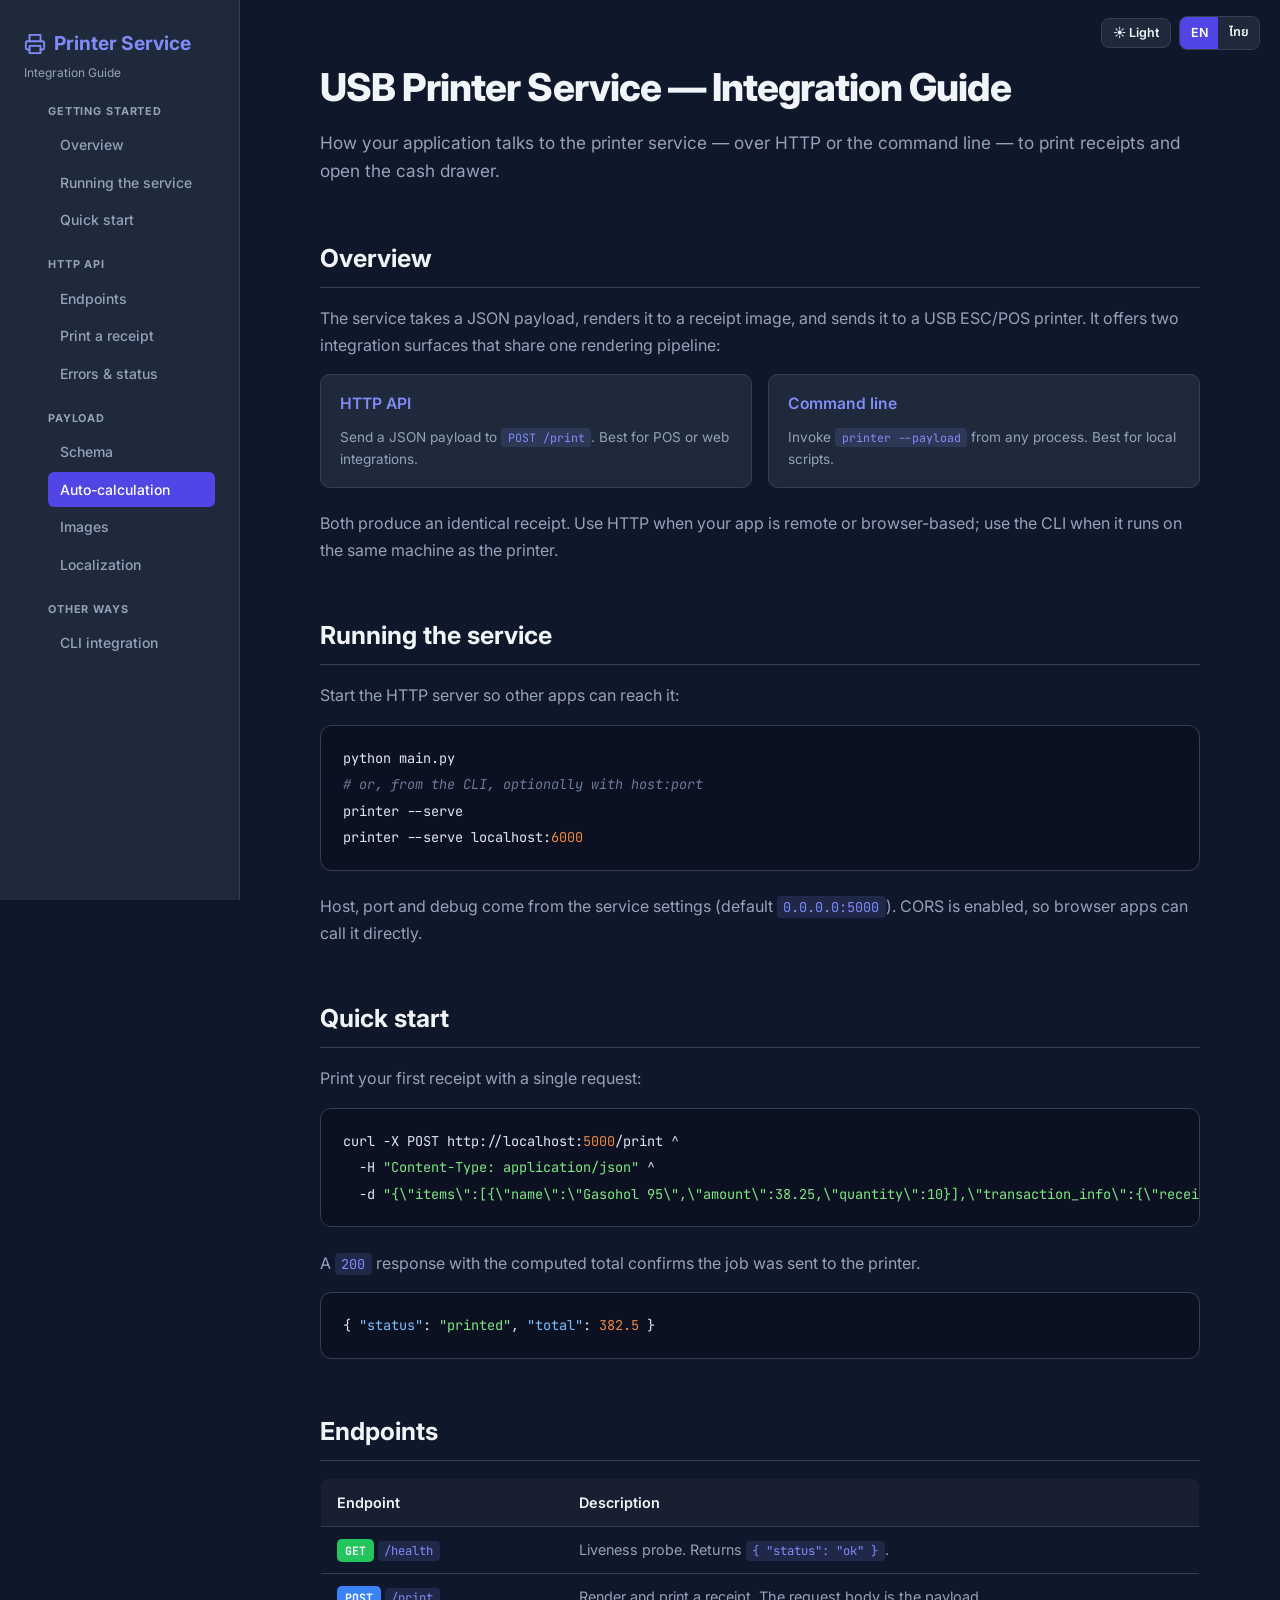
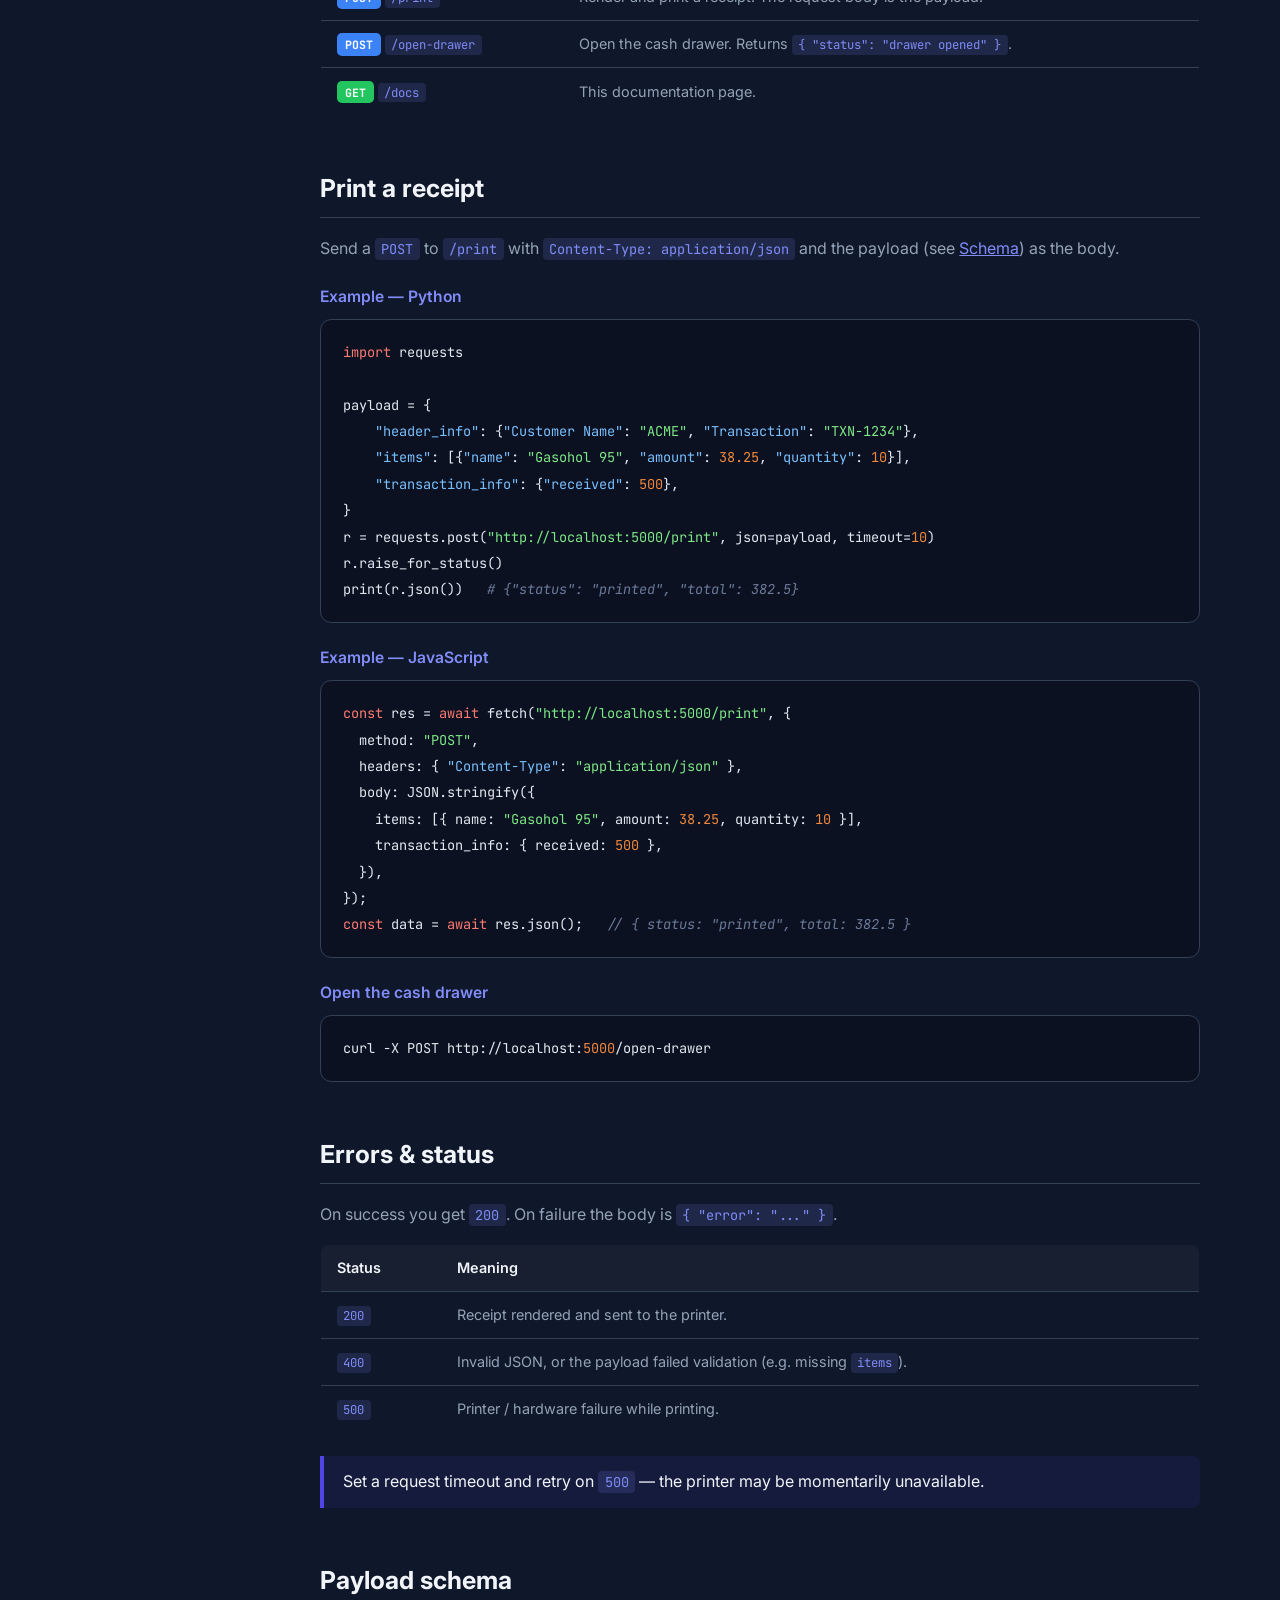
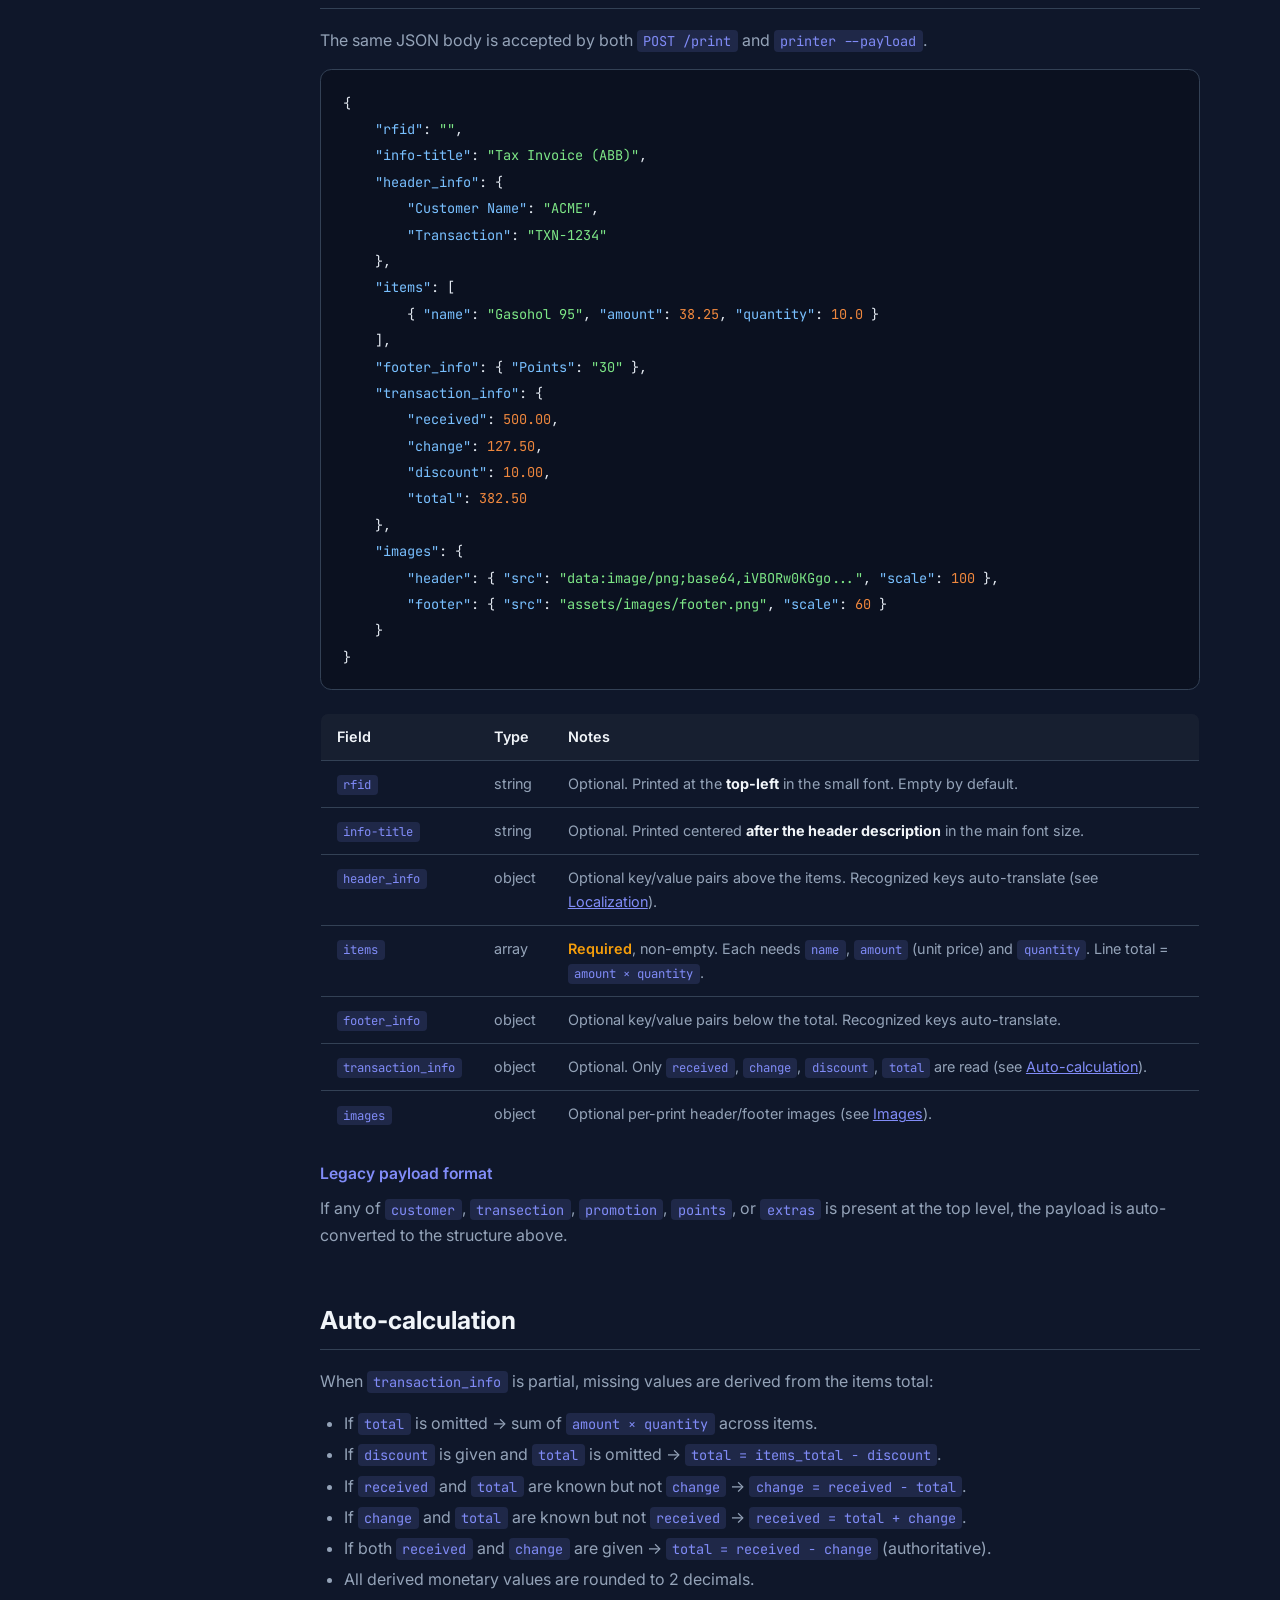
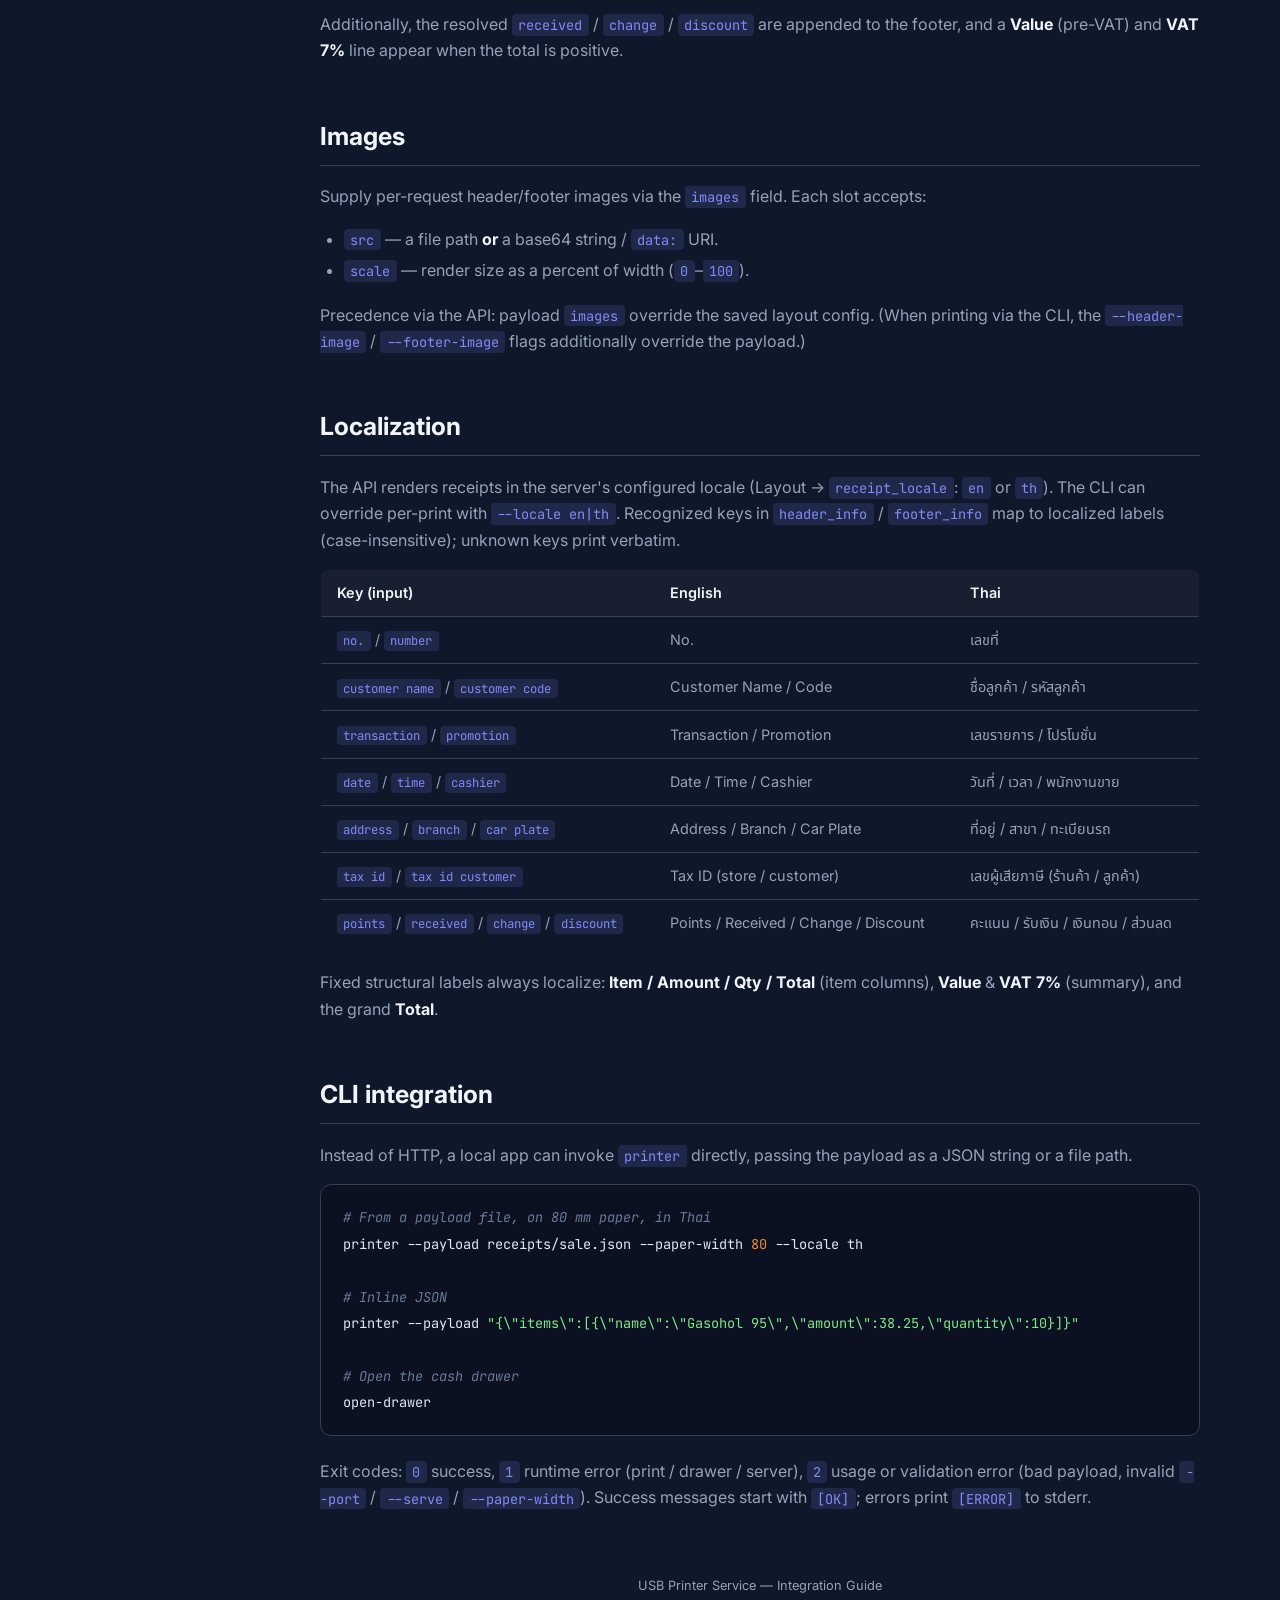
==== commit 7a938b47: "docs: add syntax highlighting to the integration guide Add a small dependency-free, theme-aware high" ====
--- a/assets/docs.html
+++ b/assets/docs.html
@@ -20,6 +20,11 @@
             --inline-bg: rgba(129, 140, 248, 0.15);
             --scroll-thumb: #3a4866;
             --scroll-thumb-hover: #56688f;
+            --c-comment: #6b7a99;
+            --c-string: #7ee787;
+            --c-key: #79c0ff;
+            --c-keyword: #ff7b72;
+            --c-number: #f0883e;
         }
         :root[data-theme="light"] {
             --bg: #f8fafc;
@@ -33,6 +38,11 @@
             --inline-bg: rgba(79, 70, 229, 0.1);
             --scroll-thumb: #cbd5e1;
             --scroll-thumb-hover: #94a3b8;
+            --c-comment: #8b98b8;
+            --c-string: #9ae6b4;
+            --c-key: #93c5fd;
+            --c-keyword: #fca5a5;
+            --c-number: #fbbf24;
         }
         :root { --green: #22c55e; --blue: #3b82f6; --amber: #f59e0b; }
 
@@ -47,7 +57,8 @@
             overflow-x: hidden;
             transition: background-color 0.25s, color 0.25s;
         }
-        :lang(th) { font-family: 'Noto Sans Thai', 'Inter', sans-serif; }
+        /* Scope to body so descendants inherit Thai font, but code keeps its own mono rule. */
+        body:lang(th) { font-family: 'Noto Sans Thai', 'Inter', sans-serif; }
 
         /* Themed scrollbars */
         * { scrollbar-width: thin; scrollbar-color: var(--scroll-thumb) transparent; }
@@ -113,7 +124,14 @@
 
         code { font-family: 'JetBrains Mono', monospace; background-color: var(--inline-bg); padding: 0.12rem 0.4rem; border-radius: 0.25rem; font-size: 0.85em; color: var(--accent); }
         pre { background-color: var(--code-bg); padding: 1.2rem 1.4rem; border-radius: 0.7rem; overflow-x: auto; margin-bottom: 1.4rem; border: 1px solid var(--border); }
+        pre, pre code { font-family: 'JetBrains Mono', monospace; }
         pre code { background-color: transparent; padding: 0; color: #e2e8f0; font-size: 0.85rem; }
+        .tok-comment, .tok-string, .tok-key, .tok-keyword, .tok-number { font-family: 'JetBrains Mono', monospace; }
+        .tok-comment { color: var(--c-comment); font-style: italic; }
+        .tok-string { color: var(--c-string); }
+        .tok-key { color: var(--c-key); }
+        .tok-keyword { color: var(--c-keyword); }
+        .tok-number { color: var(--c-number); }
 
         table { width: 100%; border-collapse: collapse; margin-bottom: 1.4rem; border: 1px solid var(--border); border-radius: 0.5rem; overflow: hidden; font-size: 0.9rem; }
         th, td { padding: 0.7rem 1rem; text-align: left; border-bottom: 1px solid var(--border); vertical-align: top; }
@@ -359,6 +377,27 @@
     <script>
         const root = document.documentElement;
 
+        // Lightweight, dependency-free syntax highlighting for code blocks.
+        (function highlightCode() {
+            const escapeHtml = (s) => s.replace(/&/g, '&amp;').replace(/</g, '&lt;').replace(/>/g, '&gt;');
+            const RE = /((?<!:)\/\/[^\n]*|#[^\n]*)|("(?:[^"\\]|\\.)*"|'(?:[^'\\]|\\.)*'|`(?:[^`\\]|\\.)*`)|\b(import|from|return|const|let|var|async|await|def|class|for|in|if|else|true|false|null|None|True|False)\b|\b(\d+(?:\.\d+)?)\b/g;
+            document.querySelectorAll('pre code').forEach(el => {
+                const esc = escapeHtml(el.textContent);
+                el.innerHTML = esc.replace(RE, (m, com, str, kw, num, offset, full) => {
+                    if (com) return '<span class="tok-comment">' + com + '</span>';
+                    if (str) {
+                        let i = offset + m.length;
+                        while (i < full.length && (full[i] === ' ' || full[i] === '\t')) i++;
+                        const cls = full[i] === ':' ? 'tok-key' : 'tok-string';
+                        return '<span class="' + cls + '">' + str + '</span>';
+                    }
+                    if (kw) return '<span class="tok-keyword">' + kw + '</span>';
+                    if (num) return '<span class="tok-number">' + num + '</span>';
+                    return m;
+                });
+            });
+        })();
+
         // Capture the authored (English) HTML for every translatable node.
         const i18nEls = Array.from(document.querySelectorAll('[data-th]'));
         i18nEls.forEach(el => { el._en = el.innerHTML; });
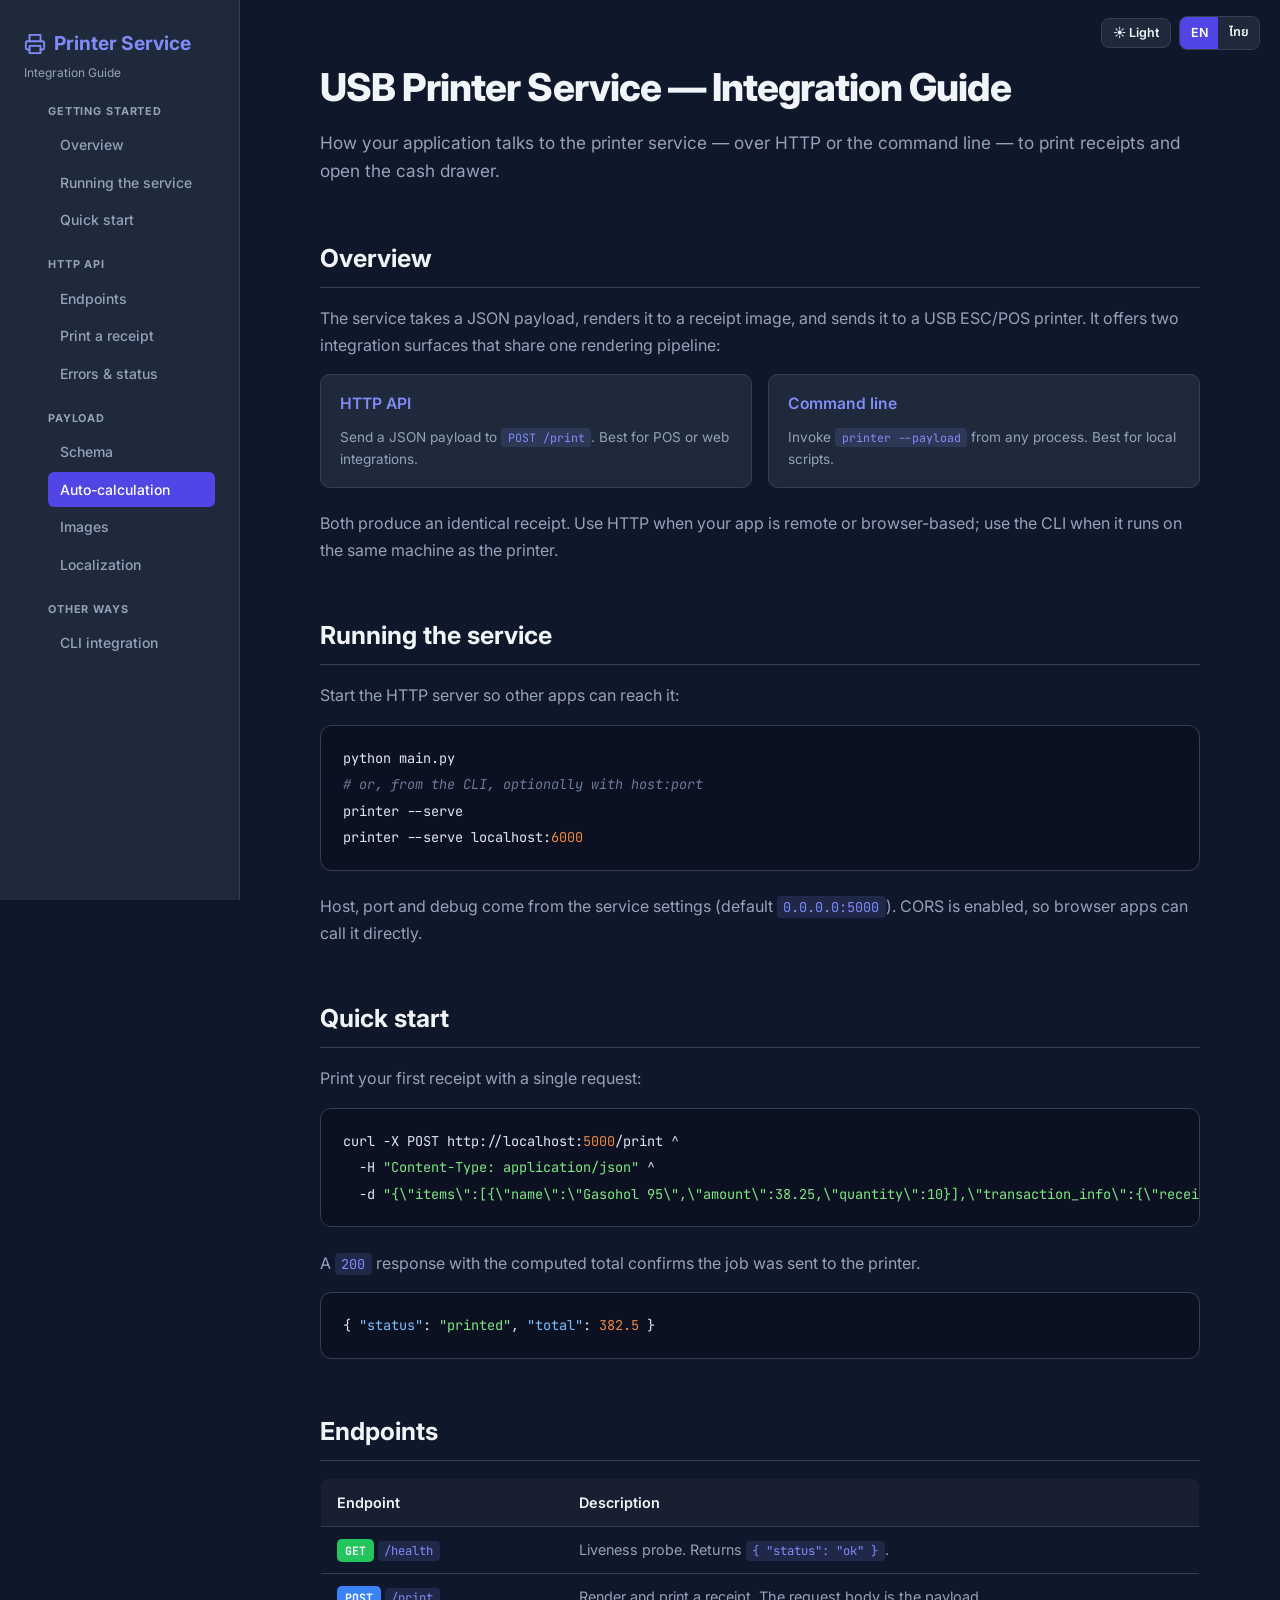
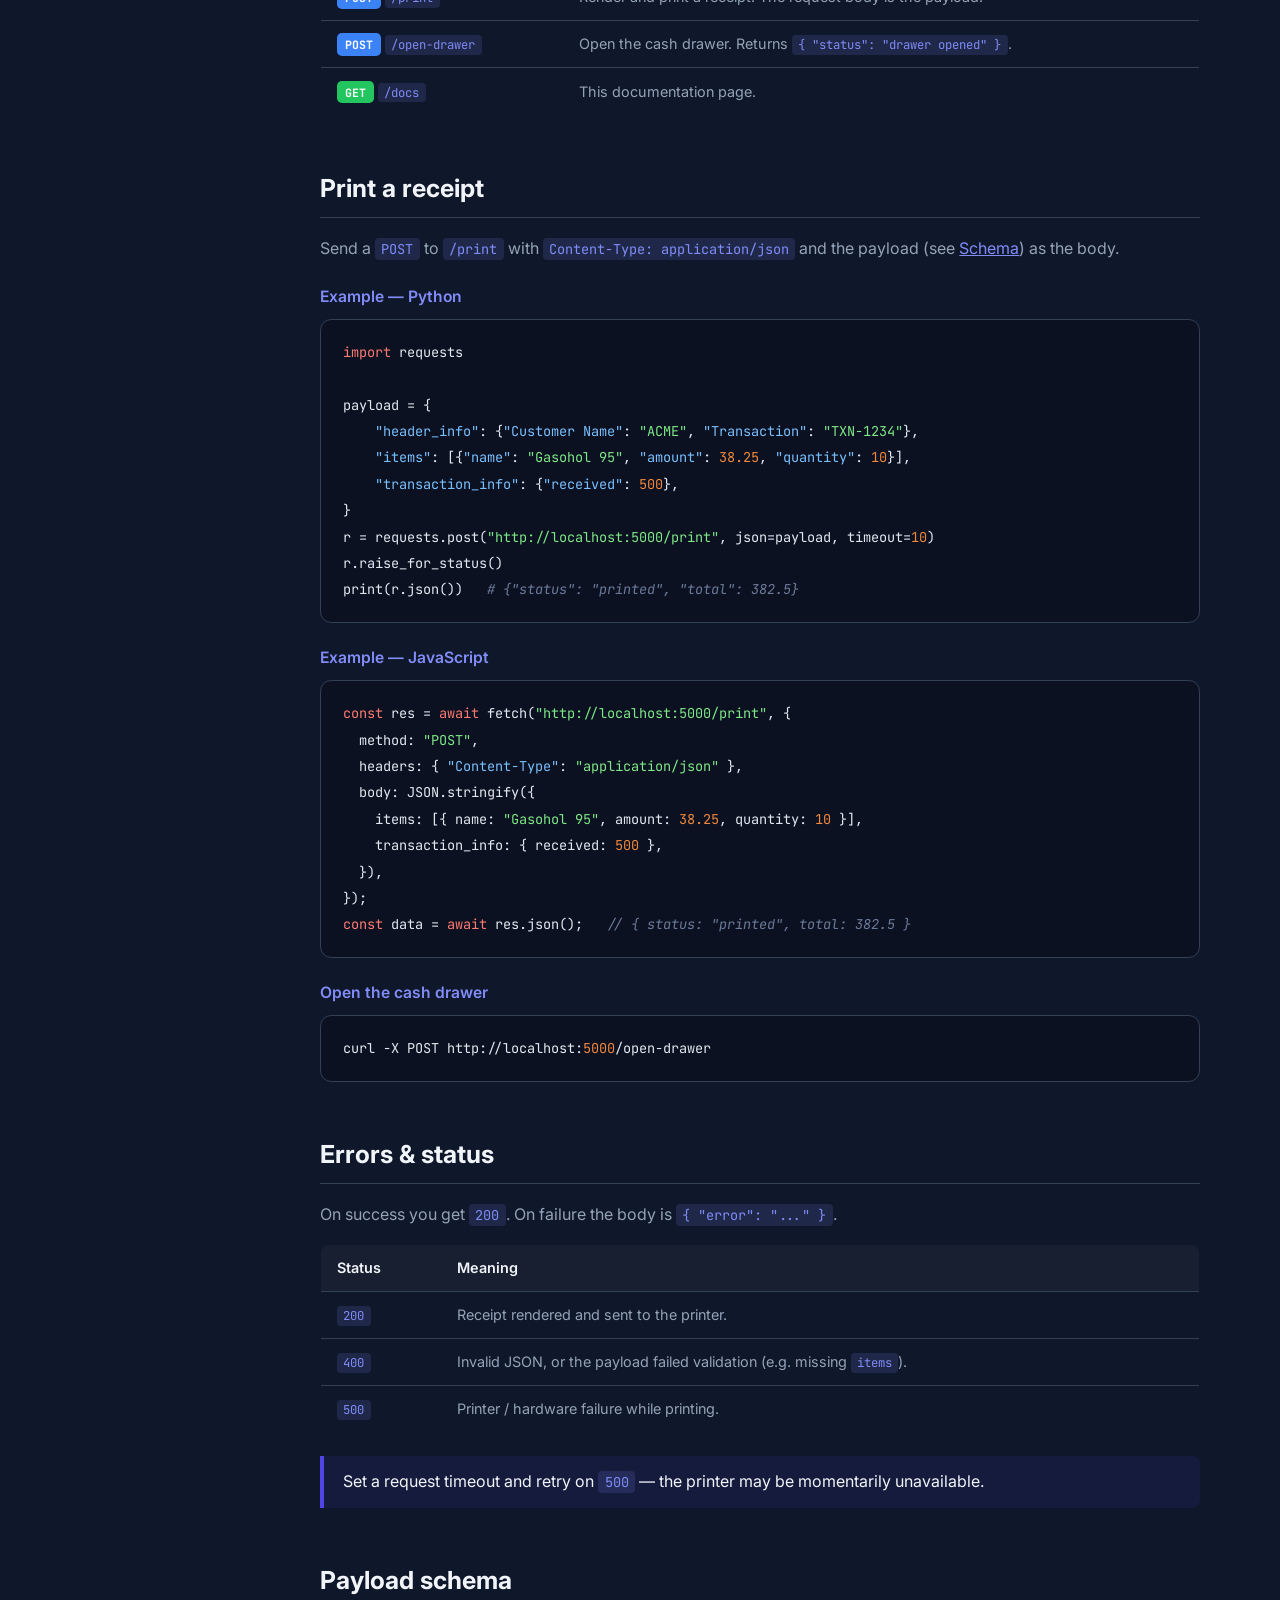
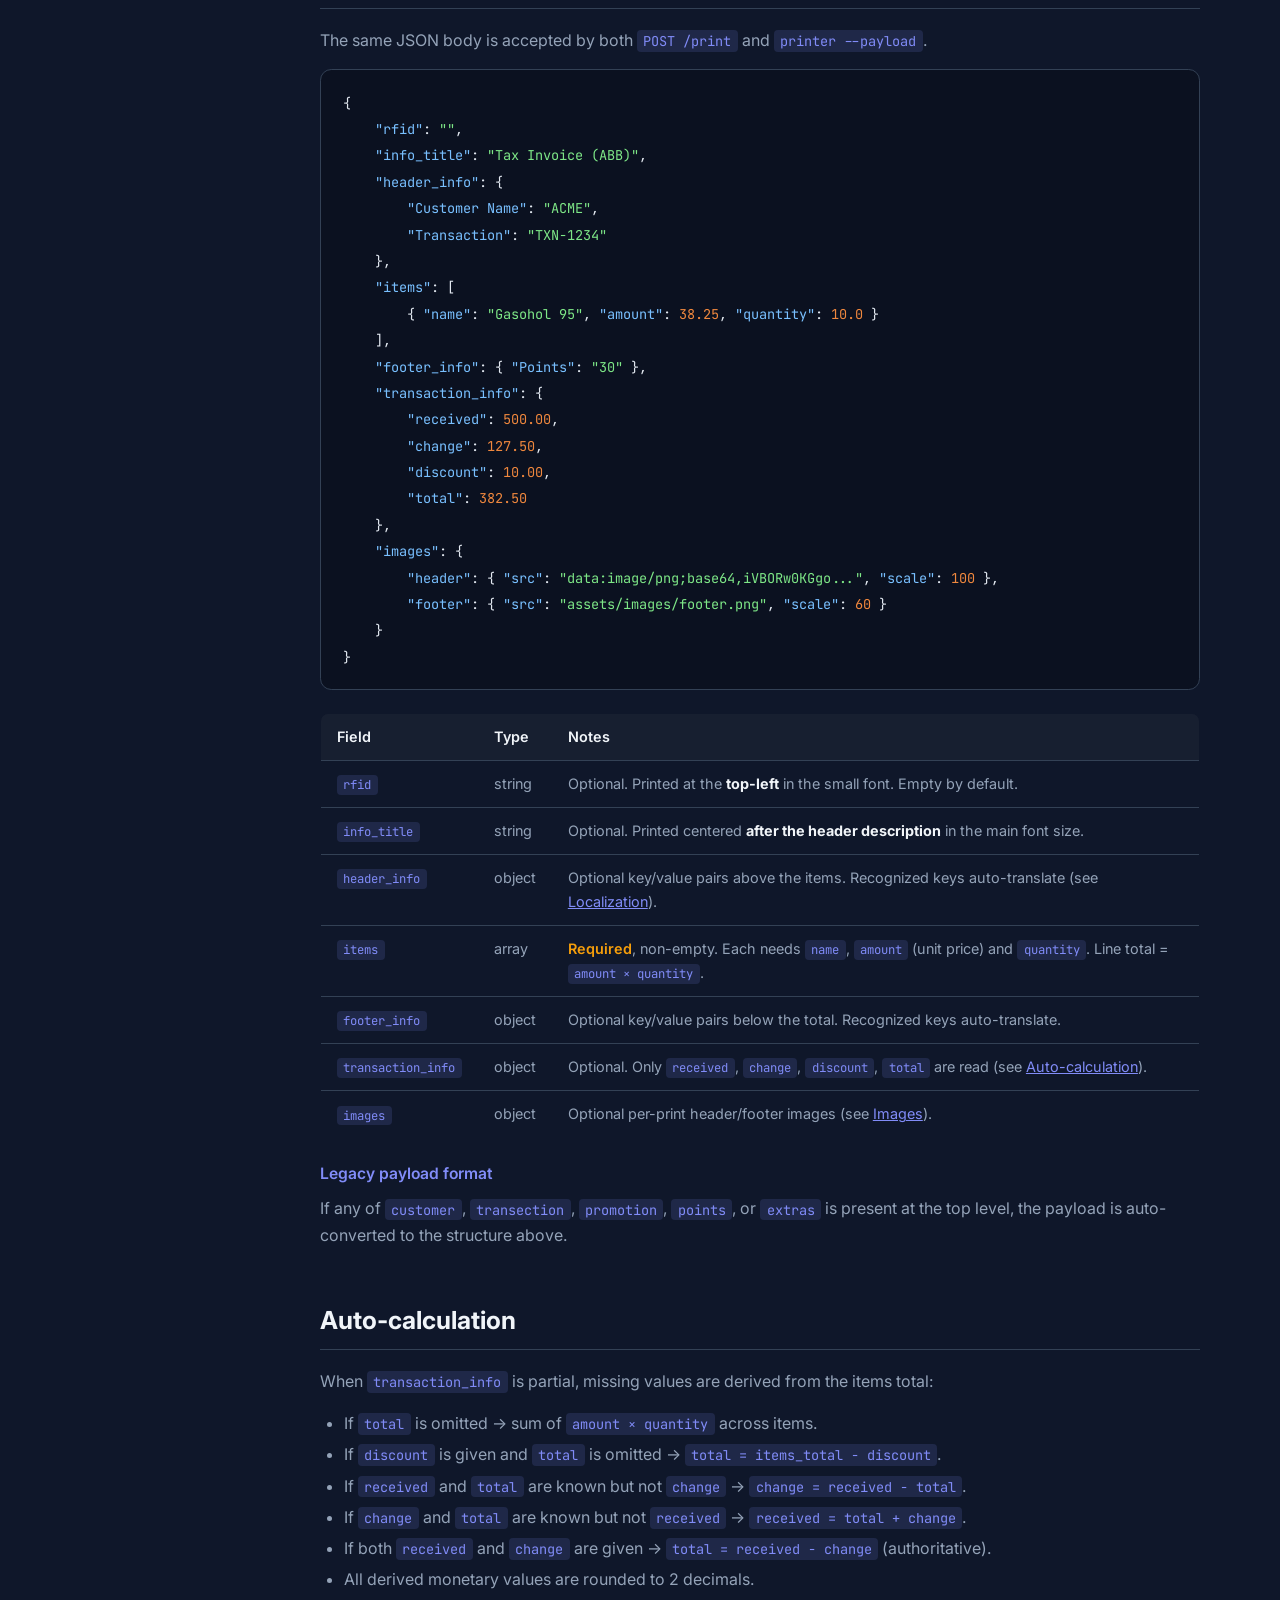
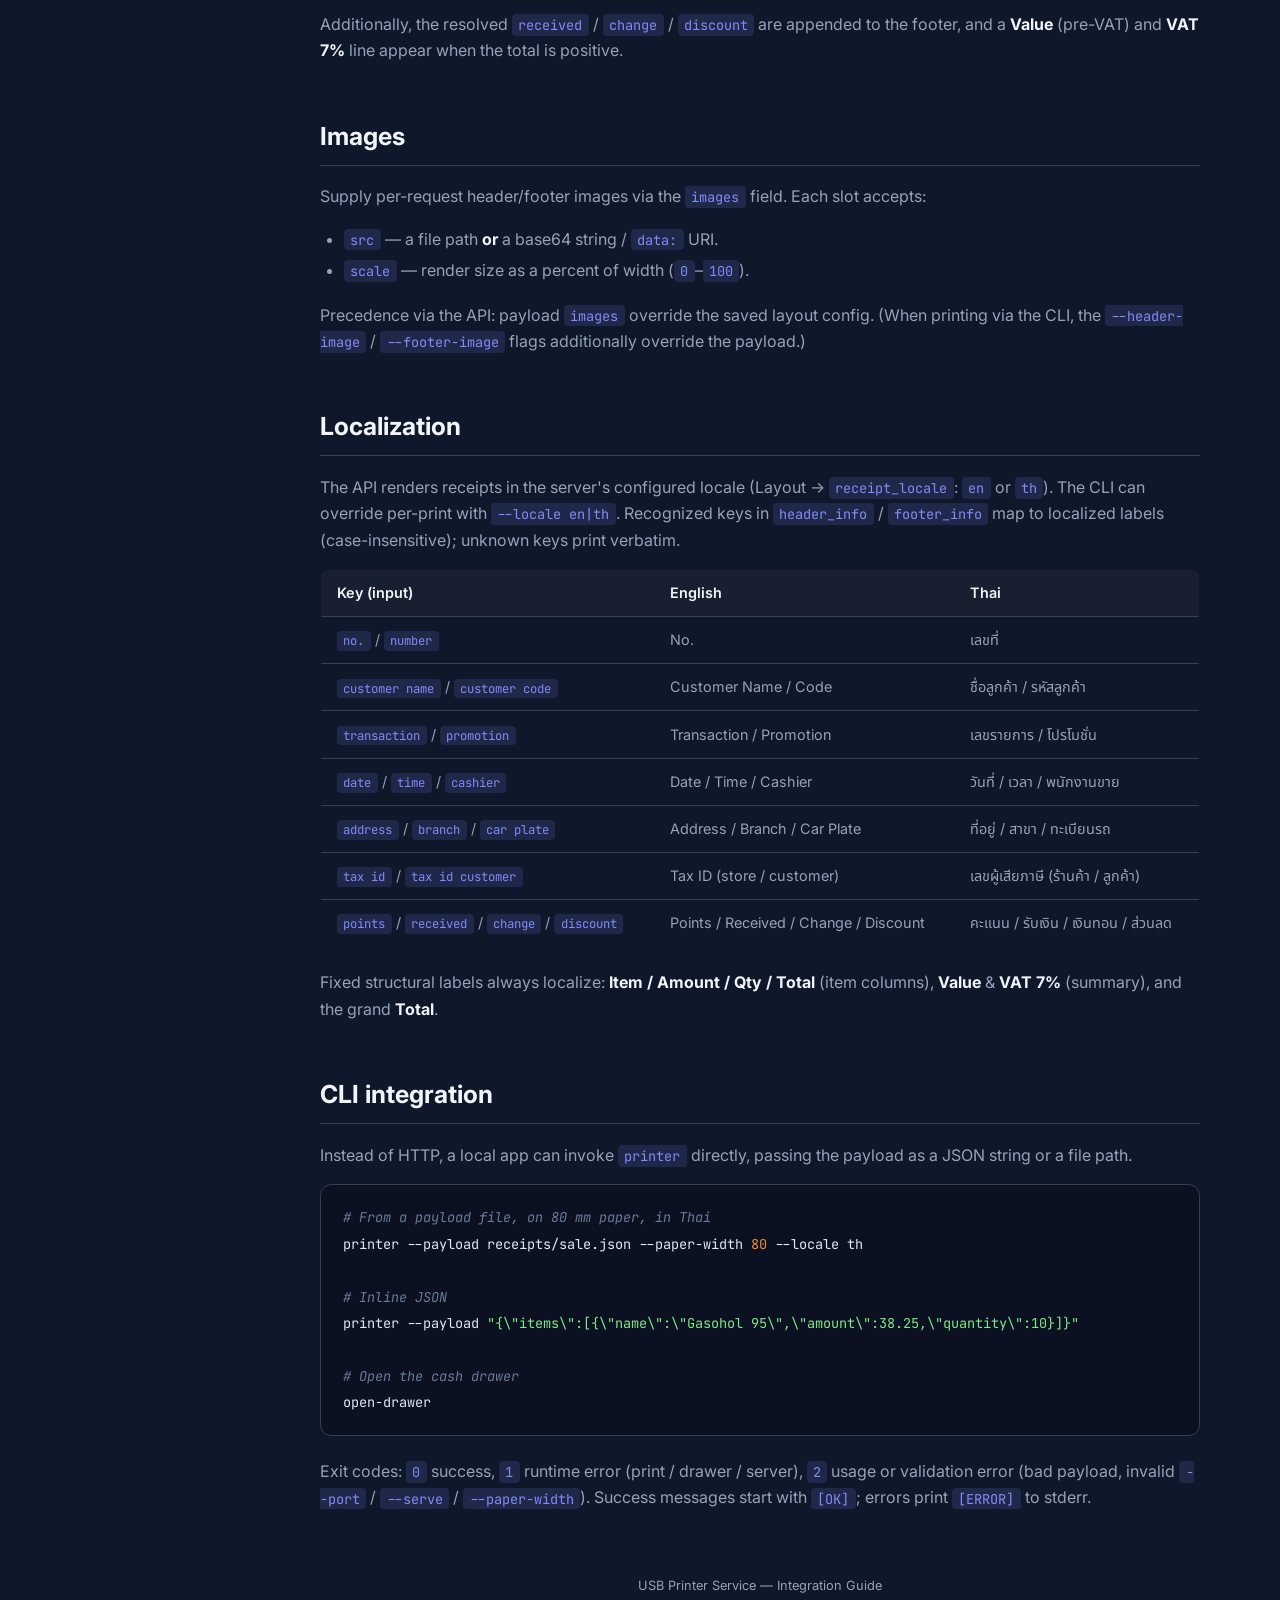
==== commit f241a6fe: "fix(payload): rename payload key "info-title" -> "info_title" The receipt payload key was the only o" ====
--- a/assets/docs.html
+++ b/assets/docs.html
@@ -284,7 +284,7 @@
             <p data-th="เพย์โหลดเดียวกันนี้ใช้ได้ทั้งกับ POST /print และ printer --payload">The same JSON body is accepted by both <code>POST /print</code> and <code>printer --payload</code>.</p>
             <pre><code>{
     "rfid": "",
-    "info-title": "Tax Invoice (ABB)",
+    "info_title": "Tax Invoice (ABB)",
     "header_info": {
         "Customer Name": "ACME",
         "Transaction": "TXN-1234"
@@ -308,7 +308,7 @@
                 <thead><tr><th data-th="ฟิลด์">Field</th><th data-th="ชนิด">Type</th><th data-th="คำอธิบาย">Notes</th></tr></thead>
                 <tbody>
                     <tr><td><code>rfid</code></td><td>string</td><td data-th="ไม่บังคับ พิมพ์ที่มุมบนซ้ายด้วยฟอนต์ขนาดเล็ก ค่าเริ่มต้นว่าง">Optional. Printed at the <strong>top-left</strong> in the small font. Empty by default.</td></tr>
-                    <tr><td><code>info-title</code></td><td>string</td><td data-th="ไม่บังคับ พิมพ์กึ่งกลางหลังคำอธิบายส่วนหัว ด้วยฟอนต์ขนาดปกติ">Optional. Printed centered <strong>after the header description</strong> in the main font size.</td></tr>
+                    <tr><td><code>info_title</code></td><td>string</td><td data-th="ไม่บังคับ พิมพ์กึ่งกลางหลังคำอธิบายส่วนหัว ด้วยฟอนต์ขนาดปกติ">Optional. Printed centered <strong>after the header description</strong> in the main font size.</td></tr>
                     <tr><td><code>header_info</code></td><td>object</td><td data-th="ไม่บังคับ คู่คีย์/ค่าที่พิมพ์เหนือรายการสินค้า คีย์ที่รู้จักจะถูกแปลภาษาอัตโนมัติ (ดูหัวข้อ ภาษาใบเสร็จ)">Optional key/value pairs above the items. Recognized keys auto-translate (see <a href="#localization">Localization</a>).</td></tr>
                     <tr><td><code>items</code></td><td>array</td><td data-th="บังคับ ต้องไม่ว่าง แต่ละรายการต้องมี name, amount (ราคาต่อหน่วย) และ quantity ยอดรวมต่อรายการ = amount × quantity">
                         <span class="req">Required</span>, non-empty. Each needs <code>name</code>, <code>amount</code> (unit price) and <code>quantity</code>. Line total = <code>amount × quantity</code>.</td></tr>
